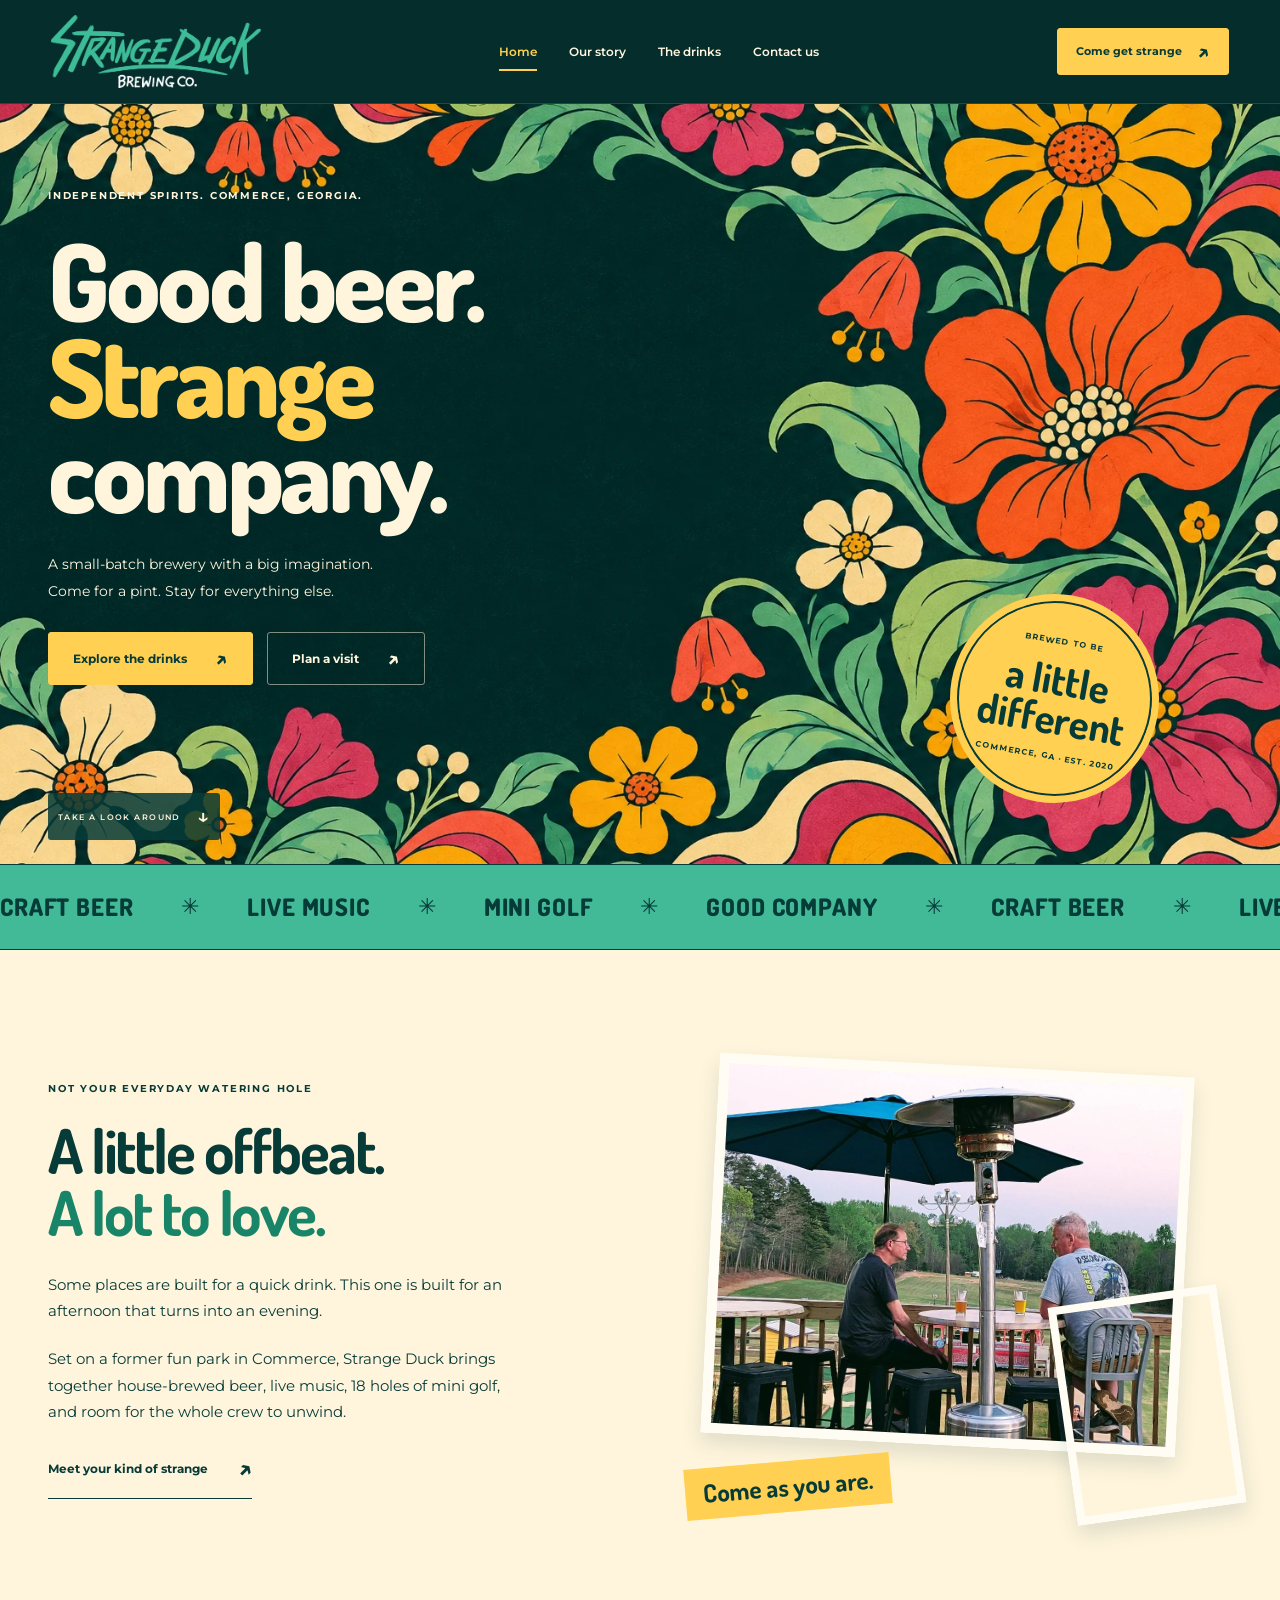
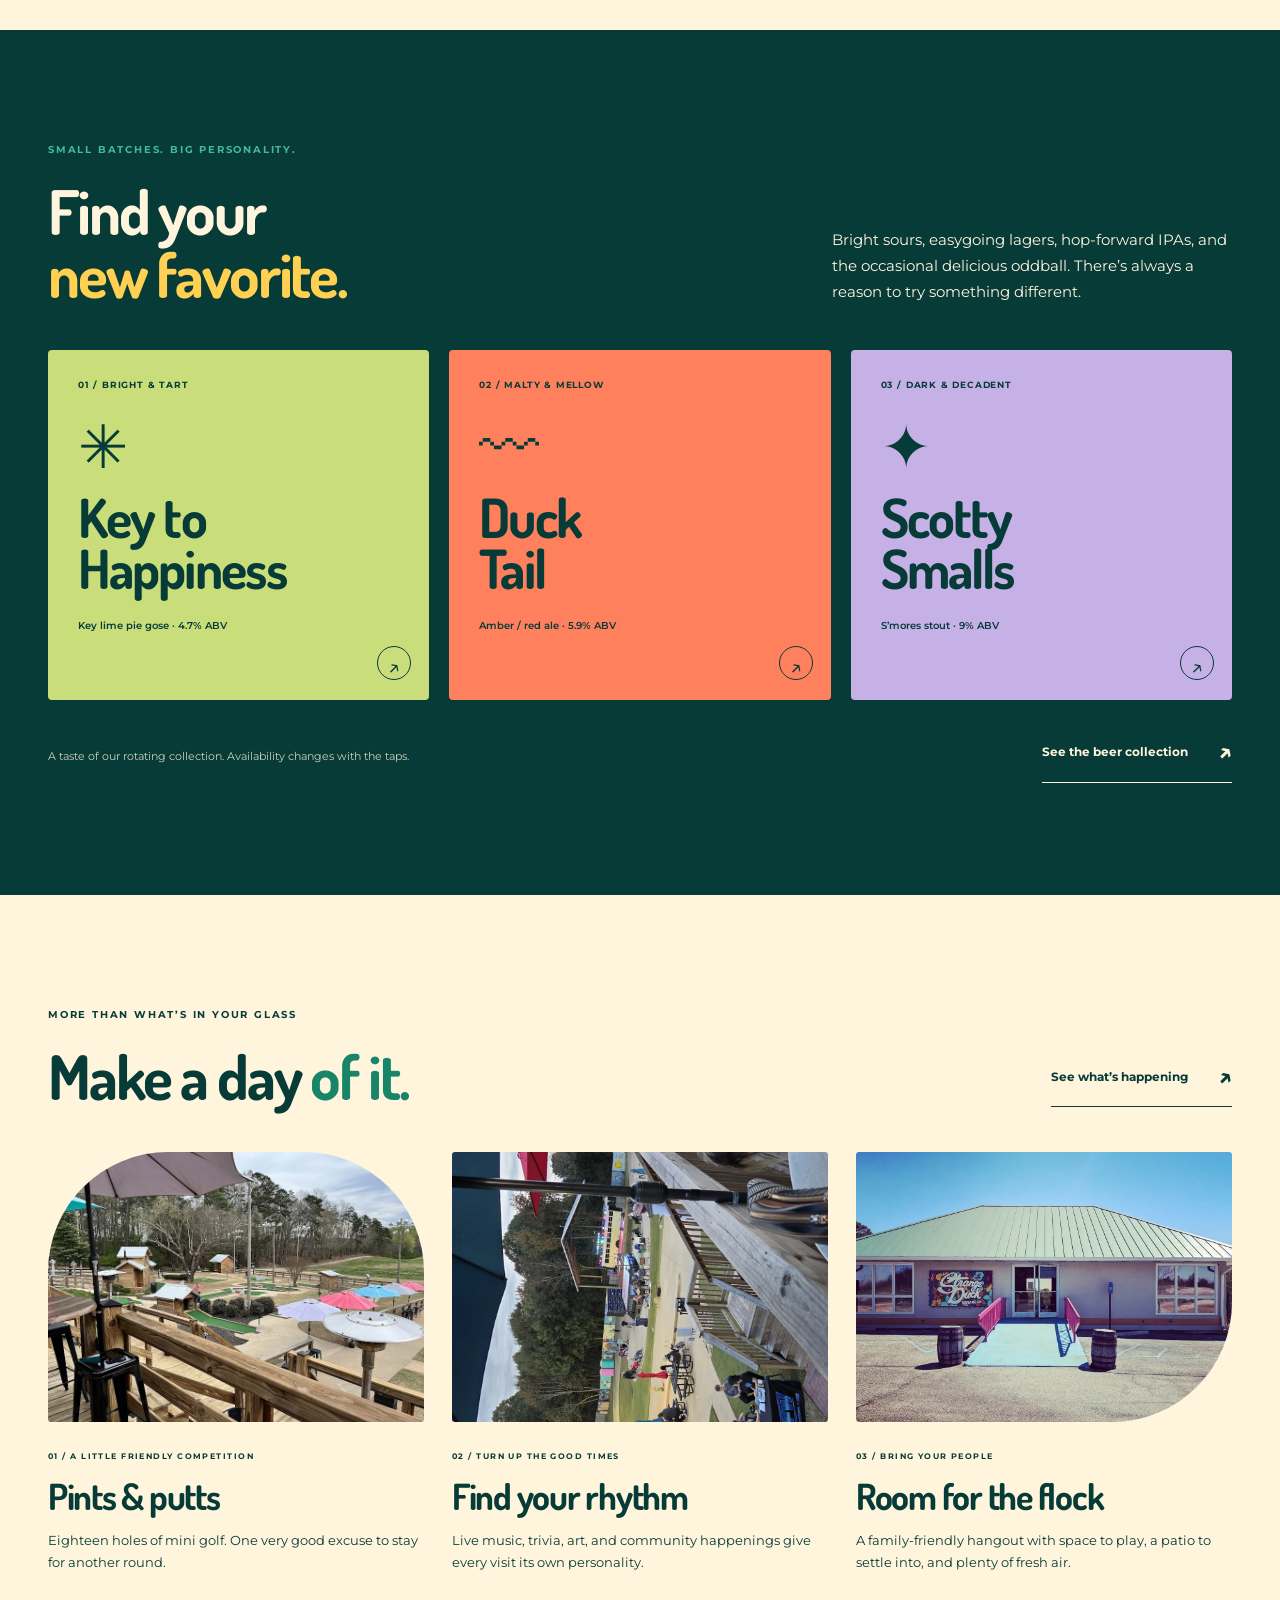
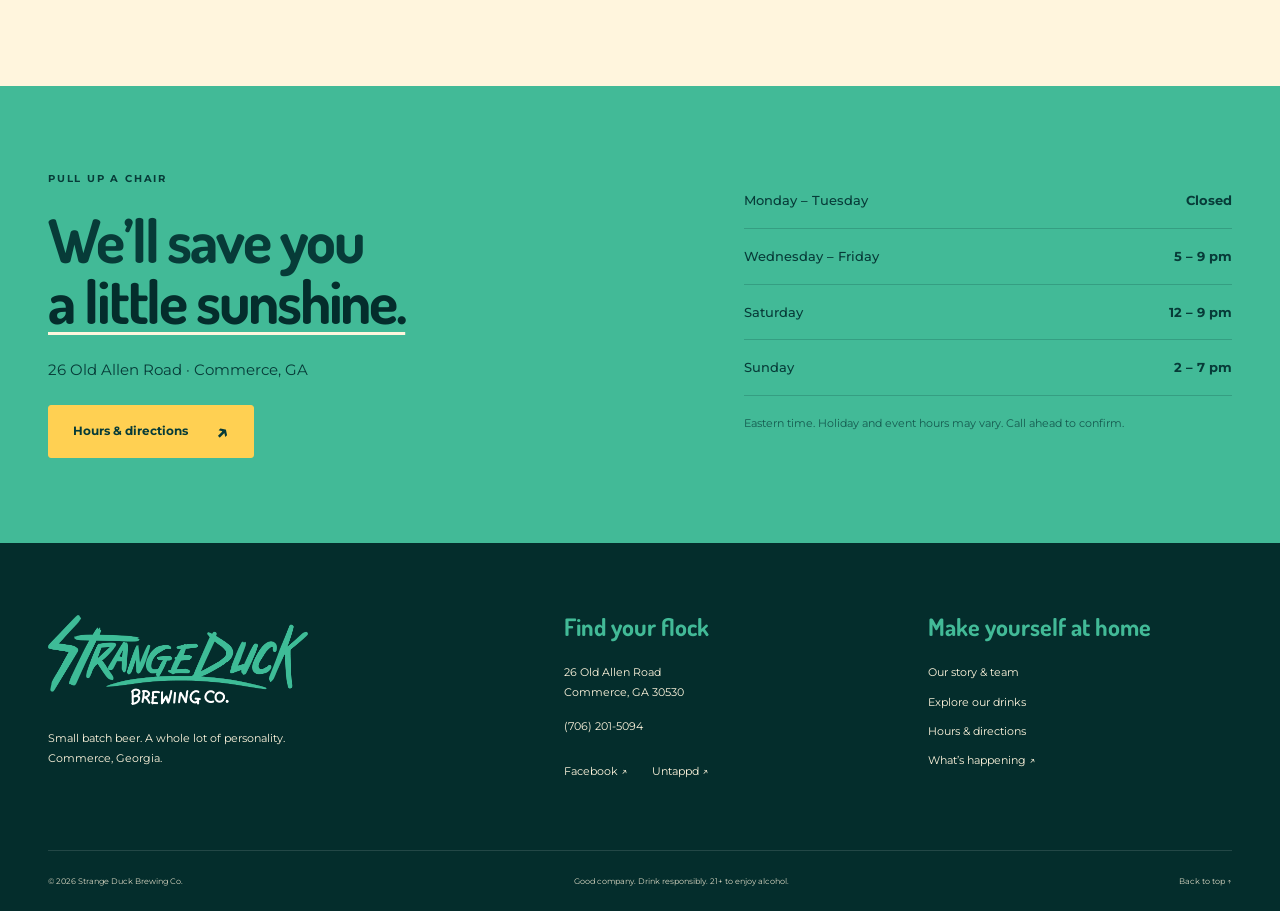
==== index.html @ e4c8c0d9 "Add files via upload" ====
<!doctype html><html lang="en"><head><meta charset="utf-8"><meta name="viewport" content="width=device-width,initial-scale=1"><meta name="theme-color" content="#073b38"><title>Strange Duck Brewing Co. | Craft Beer & Good Company in Commerce, GA</title><meta name="description" content="Discover Strange Duck Brewing in Commerce, Georgia. Small-batch craft beer, live music, mini golf, and a family-friendly place to spend the afternoon."><meta property="og:type" content="website"><meta property="og:title" content="Strange Duck Brewing Co. | Craft Beer & Good Company in Commerce, GA"><meta property="og:description" content="Discover Strange Duck Brewing in Commerce, Georgia. Small-batch craft beer, live music, mini golf, and a family-friendly place to spend the afternoon."><meta property="og:image" content="assets/images/social-cover.jpg"><meta name="twitter:card" content="summary_large_image"><link rel="icon" href="assets/images/favicon.png"><link rel="stylesheet" href="assets/fonts/fonts.css"><link rel="stylesheet" href="assets/styles.css"><script src="assets/site.js" defer></script><script type="application/ld+json">{"@context": "https://schema.org", "@type": "Brewery", "name": "Strange Duck Brewing Co.", "telephone": "+1-706-201-5094", "address": {"@type": "PostalAddress", "streetAddress": "26 Old Allen Road", "addressLocality": "Commerce", "addressRegion": "GA", "postalCode": "30530", "addressCountry": "US"}, "sameAs": ["https://www.facebook.com/StrangeDuckBrewing", "https://untappd.com/StrangeDuckBrewing"], "openingHoursSpecification": [{"@type": "OpeningHoursSpecification", "dayOfWeek": ["Wednesday", "Thursday", "Friday"], "opens": "17:00", "closes": "21:00"}, {"@type": "OpeningHoursSpecification", "dayOfWeek": "Saturday", "opens": "12:00", "closes": "21:00"}, {"@type": "OpeningHoursSpecification", "dayOfWeek": "Sunday", "opens": "14:00", "closes": "19:00"}]}</script><noscript><style>@media(max-width:760px){.site-header{position:relative;height:auto;flex-wrap:wrap;padding-block:16px;gap:12px}.site-header nav{position:static;display:flex;flex-wrap:wrap;padding:0;gap:18px;box-shadow:none}.site-header nav a{font-size:12px}.menu-toggle{display:none}}</style></noscript></head><body id="top" class="page-home"><a class="skip-link" href="#main">Skip to content</a><header class="site-header"><a href="index.html" class="brand" aria-label="Strange Duck Brewing home"><img src="assets/images/logo.png" alt="Strange Duck Brewing Co." width="2374" height="828"></a><button class="menu-toggle" aria-expanded="false" aria-controls="navigation"><span>Menu</span><span class="menu-icon" aria-hidden="true">☰</span></button><nav id="navigation" aria-label="Main navigation"><a href="index.html" aria-current="page">Home</a><a href="about.html">Our story</a><a href="drinks.html">The drinks</a><a href="contact.html">Contact us</a></nav><a class="button button-small header-cta" href="contact.html">Come get strange<span aria-hidden="true">↗</span></a></header><main id="main"><section class="home-hero"><div class="hero-art" aria-hidden="true"></div><div class="hero-inner wrap"><p class="eyebrow">INDEPENDENT SPIRITS. COMMERCE, GEORGIA.</p><h1>Good beer.<br><span>Strange</span><br>company.</h1><p class="hero-copy">A small-batch brewery with a big imagination. <br>Come for a pint. Stay for everything else.</p><div class="button-row"><a class="button" href="drinks.html">Explore the drinks<span aria-hidden="true">↗</span></a><a class="button button-outline" href="contact.html">Plan a visit<span aria-hidden="true">↗</span></a></div></div><div class="hero-seal" aria-label="Beer, mini golf, live music"><span>BREWED TO BE</span><strong>a little<br>different</strong><span>COMMERCE, GA · EST. 2020</span></div><a class="scroll-cue" href="#welcome">TAKE A LOOK AROUND <span aria-hidden="true">↓</span></a></section>
<div class="ticker" aria-label="Craft beer, live music, mini golf, good company"><div><span>CRAFT BEER</span>✳<span>LIVE MUSIC</span>✳<span>MINI GOLF</span>✳<span>GOOD COMPANY</span>✳<span aria-hidden="true">CRAFT BEER</span>✳<span aria-hidden="true">LIVE MUSIC</span>✳</div></div>
<section id="welcome" class="section wrap split welcome"><div data-reveal><p class="eyebrow">NOT YOUR EVERYDAY WATERING HOLE</p><h2>A little offbeat.<br><em>A lot to love.</em></h2><p>Some places are built for a quick drink. This one is built for an afternoon that turns into an evening.</p><p>Set on a former fun park in Commerce, Strange Duck brings together house-brewed beer, live music, 18 holes of mini golf, and room for the whole crew to unwind.</p><a class="text-link" href="about.html">Meet your kind of strange<span aria-hidden="true">↗</span></a></div><div class="photo-stack" data-reveal><img class="photo-main" src="assets/images/patio.webp" alt="Friends gathered on the Strange Duck Brewing patio" loading="lazy" decoding="async" width="1200" height="900"><img class="photo-small" src="assets/images/sign.png" alt="Colorful floral Strange Duck Brewing sign" loading="lazy" decoding="async" width="1200" height="900"><span class="photo-note">Come as you are.</span></div></section>
<section class="section drinks-preview"><div class="wrap"><div class="section-heading" data-reveal><div><p class="eyebrow">SMALL BATCHES. BIG PERSONALITY.</p><h2>Find your<br><em>new favorite.</em></h2></div><p>Bright sours, easygoing lagers, hop-forward IPAs, and the occasional delicious oddball. There’s always a reason to try something different.</p></div><div class="feature-beers" data-reveal><a href="drinks.html#collection" class="feature-beer lime"><span class="beer-number">01 / BRIGHT &amp; TART</span><span class="beer-symbol" aria-hidden="true">✳</span><h3>Key to<br>Happiness</h3><p>Key lime pie gose · 4.7% ABV</p><span class="circle-arrow" aria-hidden="true">↗</span></a><a href="drinks.html#collection" class="feature-beer coral"><span class="beer-number">02 / MALTY &amp; MELLOW</span><span class="beer-symbol" aria-hidden="true">〰</span><h3>Duck<br>Tail</h3><p>Amber / red ale · 5.9% ABV</p><span class="circle-arrow" aria-hidden="true">↗</span></a><a href="drinks.html#collection" class="feature-beer lilac"><span class="beer-number">03 / DARK &amp; DECADENT</span><span class="beer-symbol" aria-hidden="true">✦</span><h3>Scotty<br>Smalls</h3><p>S’mores stout · 9% ABV</p><span class="circle-arrow" aria-hidden="true">↗</span></a></div><div class="section-foot"><p class="small">A taste of our rotating collection. Availability changes with the taps.</p><a class="text-link" href="drinks.html">See the beer collection<span aria-hidden="true">↗</span></a></div></div></section>
<section class="section wrap hangout"><div class="section-heading" data-reveal><div><p class="eyebrow">MORE THAN WHAT’S IN YOUR GLASS</p><h2>Make a day <em>of it.</em></h2></div><a class="text-link" href="https://www.facebook.com/StrangeDuckBrewing/events" target="_blank" rel="noopener noreferrer">See what’s happening <span>↗</span></a></div><div class="hangout-grid"><article data-reveal><img class="" src="assets/images/golf.webp" alt="Mini golf at Strange Duck Brewing" loading="lazy" decoding="async" width="1200" height="900"><span class="eyebrow">01 / A LITTLE FRIENDLY COMPETITION</span><h3>Pints &amp; putts</h3><p>Eighteen holes of mini golf. One very good excuse to stay for another round.</p></article><article data-reveal><img class="" src="assets/images/music.webp" alt="Outdoor gathering space and stage at Strange Duck Brewing" loading="lazy" decoding="async" width="1200" height="900"><span class="eyebrow">02 / TURN UP THE GOOD TIMES</span><h3>Find your rhythm</h3><p>Live music, trivia, art, and community happenings give every visit its own personality.</p></article><article data-reveal><img class="" src="assets/images/venue.webp" alt="The colorful entrance at Strange Duck Brewing" loading="lazy" decoding="async" width="1200" height="900"><span class="eyebrow">03 / BRING YOUR PEOPLE</span><h3>Room for the flock</h3><p>A family-friendly hangout with space to play, a patio to settle into, and plenty of fresh air.</p></article></div></section>
<section class="visit-strip"><div class="wrap"><div data-reveal><p class="eyebrow">PULL UP A CHAIR</p><h2>We’ll save you<br><em>a little sunshine.</em></h2><p>26 Old Allen Road · Commerce, GA</p><a class="button" href="contact.html">Hours & directions<span aria-hidden="true">↗</span></a></div><div data-reveal><dl class="hours"><div><dt>Monday – Tuesday</dt><dd>Closed</dd></div><div><dt>Wednesday – Friday</dt><dd>5 – 9 pm</dd></div><div><dt>Saturday</dt><dd>12 – 9 pm</dd></div><div><dt>Sunday</dt><dd>2 – 7 pm</dd></div></dl><p class="small muted">Eastern time. Holiday and event hours may vary. Call ahead to confirm.</p></div></div></section></main><footer class="site-footer"><div class="footer-top wrap"><div><a href="index.html" class="footer-logo"><img src="assets/images/logo.png" width="2374" height="828" alt="Strange Duck Brewing Co."></a><p>Small batch beer. A whole lot of personality.<br>Commerce, Georgia.</p></div><div><h2>Find your flock</h2><address>26 Old Allen Road<br>Commerce, GA 30530</address><a href="tel:+17062015094">(706) 201-5094</a><div class="socials"><a href="https://www.facebook.com/StrangeDuckBrewing" target="_blank" rel="noopener noreferrer">Facebook ↗</a><a href="https://untappd.com/StrangeDuckBrewing/beer" target="_blank" rel="noopener noreferrer">Untappd ↗</a></div></div><div><h2>Make yourself at home</h2><a href="about.html">Our story &amp; team</a><a href="drinks.html">Explore our drinks</a><a href="contact.html">Hours &amp; directions</a><a href="https://www.facebook.com/StrangeDuckBrewing/events" target="_blank" rel="noopener noreferrer">What’s happening ↗</a></div></div><div class="footer-bottom wrap"><span>© <span data-year>2026</span> Strange Duck Brewing Co.</span><span>Good company. Drink responsibly. 21+ to enjoy alcohol.</span><a href="#top">Back to top ↑</a></div></footer></body></html>
---- assets/fonts/fonts.css ----
@font-face {
  font-family: 'Dosis';
  font-style: normal;
  font-weight: 400;
  font-display: swap;
  src: url(dosis-400.ttf) format('truetype');
}
@font-face {
  font-family: 'Dosis';
  font-style: normal;
  font-weight: 500;
  font-display: swap;
  src: url(dosis-500.ttf) format('truetype');
}
@font-face {
  font-family: 'Dosis';
  font-style: normal;
  font-weight: 600;
  font-display: swap;
  src: url(dosis-600.ttf) format('truetype');
}
@font-face {
  font-family: 'Dosis';
  font-style: normal;
  font-weight: 700;
  font-display: swap;
  src: url(dosis-700.ttf) format('truetype');
}
@font-face {
  font-family: 'Dosis';
  font-style: normal;
  font-weight: 800;
  font-display: swap;
  src: url(dosis-800.ttf) format('truetype');
}
@font-face {
  font-family: 'Montserrat';
  font-style: normal;
  font-weight: 400;
  font-display: swap;
  src: url(montserrat-400.ttf) format('truetype');
}
@font-face {
  font-family: 'Montserrat';
  font-style: normal;
  font-weight: 500;
  font-display: swap;
  src: url(montserrat-500.ttf) format('truetype');
}
@font-face {
  font-family: 'Montserrat';
  font-style: normal;
  font-weight: 600;
  font-display: swap;
  src: url(montserrat-600.ttf) format('truetype');
}
@font-face {
  font-family: 'Montserrat';
  font-style: normal;
  font-weight: 700;
  font-display: swap;
  src: url(montserrat-700.ttf) format('truetype');
}
---- assets/styles.css ----
:root{--ink:#073b38;--deep:#042d2c;--cream:#fff5dd;--mint:#42ba97;--yellow:#ffd052;--coral:#ff805d;--pink:#ef9bbb;--lilac:#c6b1e7;--line:rgba(7,59,56,.22);--body:'Montserrat',sans-serif;--display:'Dosis',sans-serif}*{box-sizing:border-box}html{scroll-behavior:smooth;scroll-padding-top:110px}body{margin:0;background:var(--cream);color:var(--ink);font-family:var(--body);font-size:15px;line-height:1.75}img{display:block;max-width:100%;height:auto}a{color:inherit;text-decoration:none}button,input{font:inherit}button,a,input,summary{-webkit-tap-highlight-color:transparent}button{cursor:pointer}button:disabled{cursor:default}a:focus-visible,button:focus-visible,summary:focus-visible,input:focus-visible{outline:3px solid #db4291;outline-offset:5px}::selection{background:var(--yellow);color:var(--ink)}h1,h2,h3,p{margin-top:0}h1,h2,h3{font-family:var(--display);line-height:1.02;letter-spacing:-.035em}h1{font-size:clamp(64px,7.6vw,118px);font-weight:800;margin-bottom:28px}h2{font-size:clamp(42px,4.8vw,72px);font-weight:700;margin-bottom:28px}h3{font-size:34px;font-weight:700;margin-bottom:18px}p{margin-bottom:22px}em{font-style:normal}address{font-style:normal}.wrap{width:min(1240px,calc(100% - 96px));margin-inline:auto}.section{padding-top:112px;padding-bottom:112px}.eyebrow{font-size:10px;font-weight:700;letter-spacing:.18em;line-height:1.6;margin-bottom:22px;text-transform:uppercase}.small{font-size:11px;line-height:1.8}.muted{opacity:.75}.sr-only{position:absolute;width:1px;height:1px;overflow:hidden;clip:rect(0,0,0,0);white-space:nowrap}.skip-link{position:fixed;top:-70px;left:20px;z-index:200;background:var(--yellow);color:var(--ink);padding:12px 24px}.skip-link:focus{top:10px}.site-header{height:104px;background:var(--deep);color:var(--cream);display:flex;align-items:center;justify-content:space-between;padding-inline:4vw;position:sticky;top:0;z-index:50;border-bottom:1px solid #ffffff1f;transition:height .25s,box-shadow .25s}.site-header.scrolled{height:84px;box-shadow:0 4px 24px #0002}.brand{display:block;width:210px;flex-shrink:0}.brand img{width:100%}.site-header nav{display:flex;gap:32px;align-items:center}.site-header nav a{font-size:12px;font-weight:600;position:relative;padding:12px 0}.site-header nav a:after{content:'';height:2px;position:absolute;bottom:3px;left:0;right:100%;background:var(--yellow);transition:right .25s}.site-header nav a:hover:after,.site-header nav a[aria-current]:after{right:0}.site-header nav a[aria-current]{color:var(--yellow)}.button{min-height:52px;display:inline-flex;align-items:center;justify-content:center;gap:28px;padding:15px 24px;background:var(--yellow);border:1px solid var(--yellow);color:var(--ink);border-radius:3px;font-size:12px;font-weight:700;line-height:1.5;transition:transform .25s,box-shadow .25s,background .25s}.button span{font-size:21px;line-height:1}.button:hover{transform:translateY(-3px);box-shadow:4px 5px 0 var(--mint)}.button-small{min-height:45px;padding:12px 18px;font-size:11px;gap:15px}.button-outline{background:transparent;color:var(--cream);border-color:#fff5dd80}.button-dark{background:var(--ink);color:var(--cream);border-color:var(--ink)}.button-row{display:flex;gap:14px;flex-wrap:wrap;margin-top:28px}.text-link{display:inline-flex;align-items:center;gap:30px;border-bottom:1px solid currentColor;font-weight:700;font-size:12px;line-height:1.8;padding-bottom:8px}.text-link span{font-size:24px;transition:transform .2s}.text-link:hover span{transform:translate(4px,-4px)}.menu-toggle{display:none}.home-hero{position:relative;background:#003a36;color:var(--cream);min-height:760px;overflow:hidden}.hero-art{position:absolute;inset:0;background-image:url('images/floral.webp');background-size:cover;background-position:center 50%;transform:scale(1.02)}.hero-inner{position:relative;padding-top:84px;padding-bottom:100px}.home-hero .eyebrow{color:var(--cream);margin-bottom:28px}.home-hero h1{font-size:clamp(76px,8.4vw,126px);line-height:.89;letter-spacing:-.035em;margin-bottom:32px;max-width:700px}.home-hero h1 span{color:var(--yellow)}.hero-copy{font-size:14px;line-height:1.9;max-width:470px}.hero-seal{position:absolute;right:10%;bottom:68px;display:flex;flex-direction:column;justify-content:center;text-align:center;width:195px;height:195px;background:var(--yellow);color:var(--ink);border:2px solid var(--ink);outline:7px solid var(--yellow);border-radius:50%;transform:rotate(10deg)}.hero-seal span{font-size:8px;letter-spacing:.15em;font-weight:700}.hero-seal strong{font-family:var(--display);font-size:41px;line-height:.95;margin-block:12px}.scroll-cue{position:absolute;bottom:24px;left:calc((100% - min(1240px,100% - 96px))/2);font-size:8px;font-weight:600;letter-spacing:.18em;display:flex;align-items:center;gap:16px}.scroll-cue span{font-size:20px}.ticker{overflow:hidden;background:var(--mint);border-top:1px solid var(--ink);border-bottom:1px solid var(--ink);padding:21px 0}.ticker>div{width:max-content;display:flex;gap:48px;align-items:center;font-size:22px}.ticker span{font-family:var(--display);font-weight:800;font-size:24px;letter-spacing:.035em}.split{display:grid;grid-template-columns:1fr 1fr;gap:90px;align-items:center}.welcome{min-height:680px}.welcome h2 em,.story h2 em,.philosophy em,.faq-section em,.contact-grid h2 em{color:#188468}.welcome p:not(.eyebrow){max-width:480px}.photo-stack{height:450px;position:relative;padding:0 0 35px 25px}.photo-main{height:380px;width:91%;object-fit:cover;transform:rotate(3deg);border:10px solid #fffdf3;box-shadow:0 10px 20px #073b3820}.photo-small{position:absolute;bottom:0;right:0;width:170px;height:220px;object-fit:cover;border:8px solid #fffdf3;transform:rotate(-8deg);box-shadow:0 10px 20px #073b3820}.photo-note{position:absolute;left:0;bottom:4px;background:var(--yellow);padding:9px 18px;font-family:var(--display);font-weight:700;font-size:25px;transform:rotate(-5deg);line-height:1.3}.drinks-preview{background:var(--ink);color:var(--cream);position:relative}.section-heading{display:flex;justify-content:space-between;align-items:flex-end;gap:70px;margin-bottom:45px}.section-heading h2{margin:0}.section-heading>p,.section-heading>div+div{max-width:400px}.section-heading>p{margin:0}.drinks-preview .eyebrow{color:var(--mint)}.drinks-preview em{color:var(--yellow)}.feature-beers{display:grid;grid-template-columns:repeat(3,1fr);gap:20px}.mint{background:var(--mint)}.lime{background:#c9de7a}.coral{background:var(--coral)}.lilac{background:var(--lilac)}.pink{background:var(--pink)}.yellow{background:var(--yellow)}.feature-beer{position:relative;color:var(--ink);padding:27px 30px 25px;min-height:350px;overflow:hidden;transition:transform .3s;border-radius:4px}.feature-beer:hover{transform:translateY(-8px) rotate(-1deg)}.beer-number{display:block;font-size:9px;letter-spacing:.09em;font-weight:700}.beer-symbol{display:block;font-size:60px;line-height:1;margin:24px 0 15px}.feature-beer h3{font-size:54px;line-height:.95;margin-bottom:22px}.feature-beer p{font-size:10px;font-weight:600;max-width:85%;margin:0}.circle-arrow{width:34px;height:34px;border:1px solid var(--ink);border-radius:50%;display:grid;place-items:center;position:absolute;bottom:20px;right:18px;font-size:23px}.section-foot{display:flex;justify-content:space-between;align-items:center;gap:30px;margin-top:30px}.section-foot p{margin:0;max-width:550px;opacity:.8}.hangout h2 em{color:#188468}.hangout-grid{display:grid;grid-template-columns:repeat(3,1fr);gap:28px}.hangout-grid img{height:270px;width:100%;object-fit:cover;border-radius:120px 120px 3px 3px;margin-bottom:28px}.hangout-grid article:nth-child(2) img{border-radius:3px}.hangout-grid article:nth-child(3) img{border-radius:3px 3px 120px 3px}.hangout-grid .eyebrow{font-size:8px;display:block;margin-bottom:15px}.hangout-grid h3{font-size:36px;margin-bottom:14px}.hangout-grid p{font-size:13px;margin:0}.visit-strip{background:var(--mint);padding:85px 0}.visit-strip>.wrap{display:grid;grid-template-columns:1.2fr 1fr;align-items:center;gap:110px}.visit-strip h2{font-size:60px;margin-bottom:25px}.visit-strip h2 em{color:var(--cream)}.hours{margin:0 0 18px;font-size:13px}.hours>div{display:flex;justify-content:space-between;gap:20px;padding:16px 0;border-bottom:1px solid var(--line)}.hours dt{font-weight:500}.hours dd{margin:0;font-weight:700;white-space:nowrap}.site-footer{background:var(--deep);color:var(--cream)}.footer-top{display:grid;grid-template-columns:1.5fr 1fr 1fr;gap:60px;padding-top:72px;padding-bottom:60px}.footer-logo img{width:260px;margin-bottom:24px}.footer-top p,.footer-top address,.footer-top a{font-size:11px}.footer-top address{margin-bottom:10px}.footer-top h2{font-size:24px;letter-spacing:0;margin-bottom:24px;color:var(--mint)}.footer-top>div:nth-child(3)>a{display:block;margin-bottom:10px}.footer-top a:hover{text-decoration:underline}.socials{display:flex;gap:24px;margin-top:24px}.footer-bottom{border-top:1px solid #ffffff25;display:flex;justify-content:space-between;align-items:center;gap:20px;padding-block:23px;font-size:8px;opacity:.85}.page-hero{color:var(--cream);background:var(--ink);padding:92px 0 96px;position:relative;overflow:hidden}.page-hero .wrap{position:relative;z-index:1}.page-hero h1{max-width:900px}.page-hero h1 em{color:var(--yellow)}.page-hero p:last-child{margin-bottom:0}.page-hero .eyebrow{color:var(--mint)}.marble{background-color:#064a4b;background-image:linear-gradient(90deg,#032f31dc,#032f3190),url('images/marble.jpg');background-position:center;background-size:cover}.hero-flower{position:absolute;font-size:430px;line-height:1;right:2vw;top:85px;color:var(--mint);opacity:.4;transform:rotate(20deg)}.story-photo{position:relative;padding-bottom:25px}.story-photo img{height:500px;object-fit:cover;border-radius:4px 180px 4px 4px;width:100%}.story-photo .photo-note{bottom:0;left:24px}.story p{font-size:14px}.team-section{background:#f2e4c6}.team-section h2 em{color:#188468}.team-grid{display:grid;grid-template-columns:1fr 1fr;gap:30px}.team-card{display:grid;grid-template-columns:130px 1fr;gap:25px;background:var(--cream);border:1px solid var(--line);padding:28px;border-radius:4px}.team-graphic{height:160px;border-radius:80px 80px 6px 6px;display:grid;place-items:center;position:relative;overflow:hidden}.team-graphic>span:first-child{font-family:var(--display);font-weight:800;font-size:58px;z-index:1;letter-spacing:-3px}.team-spark{position:absolute;font-size:140px;opacity:.25;right:-25px;bottom:-55px}.team-copy .eyebrow{margin-bottom:10px}.team-copy h3{font-size:36px;margin-bottom:20px}.team-copy p{font-size:12px}.team-copy p:last-child{margin-bottom:0}.philosophy{text-align:center}.philosophy h2{font-size:64px}.values{display:grid;grid-template-columns:repeat(3,1fr);gap:50px;margin-top:70px;text-align:left}.values article{border-top:1px solid var(--ink);padding-top:22px}.values article>span{font-family:var(--display);font-size:40px;color:#188468}.values h3{margin-top:18px}.values p{font-size:13px}.visit-cta{background:var(--yellow);position:relative;overflow:hidden;padding:95px 0}.visit-cta .wrap{position:relative;z-index:1}.visit-cta h2{font-size:clamp(40px,4.5vw,70px)}.visit-cta .button{background:var(--ink);color:var(--cream);border-color:var(--ink)}.giant-asterisk{position:absolute;right:-70px;top:5px;font-size:460px;line-height:1;color:#e37050;opacity:.65}.drinks-hero{padding:75px 0;background:var(--deep)}.drinks-hero>.wrap{display:grid;grid-template-columns:1.2fr 1fr;align-items:center;gap:60px}.drinks-hero h1{font-size:clamp(64px,6.8vw,102px)}.drink-photo{position:relative;padding:10px 0 30px}.drink-photo img{height:470px;width:100%;object-fit:cover;border-radius:220px 220px 10px 10px;border:10px solid var(--mint);transform:rotate(4deg)}.round-label{position:absolute;bottom:15px;left:-35px;border-radius:50%;height:155px;width:155px;display:flex;flex-direction:column;align-items:center;justify-content:center;background:var(--yellow);color:var(--ink);font-size:8px;line-height:1.4;font-weight:700;letter-spacing:.1em;transform:rotate(-12deg)}.round-label strong{font-family:var(--display);font-size:32px;line-height:.95;margin-top:8px;letter-spacing:0}.beer-collection .section-heading em{color:#188468}.beer-collection .section-heading p{font-size:13px}.beer-tools{border-top:1px solid var(--line);border-bottom:1px solid var(--line);padding-block:22px;display:flex;justify-content:space-between;gap:20px;align-items:center}.filters{display:flex;flex-wrap:wrap;gap:6px}.filters button{border:1px solid var(--line);border-radius:30px;background:transparent;color:var(--ink);padding:10px 16px;font-size:11px;font-weight:600;white-space:nowrap;transition:background .2s}.filters button:hover{background:#dae8c2}.filters button[aria-pressed=true]{background:var(--ink);color:var(--cream)}.beer-search{display:flex;align-items:center;border-bottom:1px solid var(--ink);gap:12px;min-width:225px}.beer-search>span{font-size:28px}.beer-search input{min-width:0;width:100%;background:transparent;border:0;padding:8px 0;color:var(--ink);font-size:12px}.beer-search input::placeholder{color:#48635b}#results-count{margin:20px 0}.beer-grid{display:grid;grid-template-columns:repeat(3,1fr);gap:22px}.beer-card{color:var(--ink);border:1px solid #073b3820;padding:26px 28px 22px;border-radius:4px;display:flex;flex-direction:column;min-height:390px;position:relative;transition:transform .25s}.beer-card:hover{transform:translateY(-5px)}.beer-top{display:flex;justify-content:space-between;gap:10px;align-items:start}.beer-top .eyebrow{font-size:9px;margin:0;max-width:80%;letter-spacing:.1em}.beer-index{font-size:11px}.card-symbol{font-size:49px;line-height:1;margin:20px 0 16px}.beer-card h3{font-size:42px;line-height:.98;margin-bottom:18px;max-width:85%}.beer-card p{font-size:11px;line-height:1.8;margin-bottom:24px}.beer-stats{display:flex;justify-content:space-between;margin-top:auto;border-top:1px solid var(--line);padding-top:14px;font-size:9px}.beer-stats strong{font-family:var(--display);font-size:24px;margin-right:4px}.collection-note{max-width:780px;margin-top:28px;margin-bottom:0}.empty-state{padding:80px 20px;text-align:center}.empty-state h3{font-size:44px}.beer-callout{background:var(--mint)}.beer-callout h2{margin:0}.beer-callout h2 em{color:var(--cream)}.beer-callout p{font-size:14px}.contact-hero{background:var(--ink) url('images/floral.webp') center 45%/cover;padding:85px 0}.contact-hero h1{font-size:104px}.contact-hero .hero-flower{display:none}.contact-grid{display:grid;grid-template-columns:1fr 1fr;gap:100px;align-items:start}.large-address{font-size:21px;line-height:1.65;font-family:var(--display);font-weight:600}.contact-social{border-top:1px solid var(--line);padding-top:32px;margin-top:40px}.contact-social .eyebrow{margin-bottom:10px}.phone-link{font-family:var(--display);font-size:32px;font-weight:700;display:block;margin-bottom:15px}.contact-social p:not(.eyebrow){font-size:12px}.hours-card{background:#d8e5b3;border:1px solid var(--line);border-radius:150px 150px 4px 4px;padding:58px 42px 28px}.hours-card>.eyebrow{text-align:center}.hours-card>h2{font-size:46px;text-align:center;margin-bottom:34px}.hours-footer{border-top:1px solid var(--line);padding-top:15px;margin-top:28px;display:flex;align-items:center;gap:15px;font-size:9px;font-weight:700}.hours-footer>span:first-child{font-size:28px}.map-shell{border:1px solid var(--ink);background:#dce4cd}.map-shell iframe{height:410px;width:100%;border:0;display:block}.map-caption{padding:18px 25px;display:flex;justify-content:space-between;gap:20px;font-size:10px}.map-caption strong{letter-spacing:.12em}.map-caption a{text-decoration:underline}.faq-section{display:grid;grid-template-columns:1fr 1.25fr;gap:90px}.faq-list details{border-top:1px solid var(--line);padding:21px 0}.faq-list details:last-child{border-bottom:1px solid var(--line)}.faq-list summary{list-style:none;cursor:pointer;display:flex;justify-content:space-between;gap:20px;font-weight:600;font-size:13px;line-height:1.6}.faq-list summary::-webkit-details-marker{display:none}.faq-list summary>span{font-size:24px;line-height:1}.faq-list details[open] summary>span{transform:rotate(45deg)}.faq-list details p{font-size:12px;margin:16px 35px 0 0}.motion-ready [data-reveal]{opacity:0;transform:translateY(28px);transition:opacity .7s ease,transform .7s cubic-bezier(.16,1,.3,1)}.motion-ready [data-reveal].is-visible{opacity:1;transform:none}.motion-ready .hangout-grid>[data-reveal]:nth-child(2){transition-delay:.1s}.motion-ready .hangout-grid>[data-reveal]:nth-child(3){transition-delay:.2s}[hidden]{display:none!important}
@media(min-width:1600px){.home-hero{min-height:850px}.hero-inner{padding-top:110px}.hero-art{background-position:center 45%}}
@media(max-width:1100px){.wrap{width:calc(100% - 64px)}.site-header{padding-inline:32px}.brand{width:175px}.site-header nav{gap:23px}.header-cta{display:none}.home-hero{min-height:710px}.hero-art{background-position:43% center}.hero-inner{padding-top:78px}.hero-seal{right:7%;width:165px;height:165px}.hero-seal strong{font-size:34px}.scroll-cue{left:32px}.split{gap:45px}.section{padding-top:85px;padding-bottom:85px}.photo-stack{height:410px;padding-left:0}.photo-main{height:340px}.section-heading{gap:40px}.feature-beer{padding:24px;min-height:330px}.feature-beer h3{font-size:48px}.hangout-grid img{height:230px}.visit-strip>.wrap{gap:60px}.team-card{grid-template-columns:1fr;padding:26px}.team-graphic{width:110px;height:125px}.team-grid{gap:20px}.beer-tools{flex-wrap:wrap}.beer-search{max-width:280px}.drinks-hero>.wrap{gap:35px}.drink-photo img{height:400px}.beer-card{padding:22px}.beer-card h3{font-size:36px}.contact-grid{gap:50px}.hours-card{padding:55px 30px 25px}.faq-section{gap:45px}.footer-top{gap:35px}}
@media(max-width:760px){html{scroll-padding-top:86px}.wrap{width:calc(100% - 40px)}.section{padding-top:65px;padding-bottom:65px}.site-header,.site-header.scrolled{height:82px;padding-inline:20px}.brand{width:175px}.menu-toggle{display:flex;gap:12px;align-items:center;background:transparent;border:1px solid #fff5dd70;color:var(--cream);border-radius:3px;font-size:11px;padding:9px 12px}.menu-icon{font-size:20px;line-height:1.2}.site-header nav{position:absolute;left:0;right:0;top:100%;display:none;background:var(--deep);padding:15px 24px 28px;box-shadow:0 12px 20px #0003;align-items:stretch;gap:3px}.site-header nav.is-open{display:flex;flex-direction:column}.site-header nav a{font-size:17px;padding:13px 0}.site-header nav a:after{display:none}.home-hero{min-height:690px}.hero-art{background-size:auto 100%;background-position:48% center}.hero-art:after{content:'';position:absolute;inset:0;background:linear-gradient(90deg,#003a3670,#003a3620 70%)}.hero-inner{padding-top:66px;padding-bottom:105px}.home-hero .eyebrow{font-size:8px;letter-spacing:.13em;margin-bottom:29px;max-width:90%}.home-hero h1{font-size:clamp(76px,14.8vw,110px);line-height:.91;max-width:530px;margin-bottom:26px}.hero-copy{font-size:12px;max-width:310px}.hero-copy br{display:none}.home-hero .button-row{gap:10px;max-width:350px}.home-hero .button{padding:14px 17px;gap:16px;font-size:10px;min-height:49px}.hero-seal{right:25px;bottom:24px;width:106px;height:106px;outline-width:4px;transform:rotate(8deg)}.hero-seal span{font-size:5px;letter-spacing:.04em}.hero-seal strong{font-size:24px;margin-block:7px}.scroll-cue{left:20px;bottom:32px;font-size:7px;gap:10px}.ticker{padding:14px 0}.ticker>div{gap:26px}.ticker span{font-size:20px}.split{grid-template-columns:1fr;gap:40px}.welcome{min-height:auto}.welcome h2{font-size:52px}.welcome p{font-size:13px}.photo-stack{height:390px;margin-top:15px;width:min(100%,480px);margin-inline:auto}.photo-main{height:330px;width:90%;transform:rotate(2deg)}.photo-small{width:142px;height:180px}.photo-note{font-size:23px;bottom:9px}.section-heading{display:block;margin-bottom:32px}.section-heading h2{font-size:51px}.section-heading>p,.section-heading>div+div{margin-top:24px;max-width:100%;font-size:13px}.section-heading>.text-link{margin-top:22px}.feature-beers{grid-template-columns:1fr;gap:16px}.feature-beer{min-height:260px;padding:24px}.beer-symbol{position:absolute;right:30px;top:55px;font-size:90px;opacity:.7}.feature-beer h3{font-size:58px;margin-top:28px;max-width:76%}.feature-beer p{max-width:80%}.section-foot{align-items:flex-start;flex-direction:column;gap:22px}.section-foot p{font-size:10px}.hangout-grid{grid-template-columns:1fr;gap:38px}.hangout-grid img{height:300px}.hangout-grid h3{font-size:38px}.hangout-grid p{max-width:480px}.visit-strip{padding:65px 0}.visit-strip>.wrap{grid-template-columns:1fr;gap:40px}.visit-strip h2{font-size:52px}.hours{font-size:12px}.footer-top{grid-template-columns:1fr 1fr;gap:32px;padding-top:55px;padding-bottom:35px}.footer-top>div:first-child{grid-column:1/-1}.footer-logo img{width:235px}.footer-top h2{font-size:22px;line-height:1.2}.footer-top p,.footer-top address,.footer-top a{font-size:10px}.socials{gap:16px;flex-wrap:wrap}.footer-bottom{flex-direction:column;align-items:flex-start;gap:9px;padding-block:23px;font-size:8px}.page-hero{padding:65px 0}.page-hero h1{font-size:clamp(55px,10.5vw,80px)}.page-hero p:not(.eyebrow){font-size:13px}.page-hero .eyebrow{font-size:9px}.hero-flower{font-size:300px;right:-110px;top:80px;opacity:.18}.story .story-photo{order:2}.story-photo img{height:380px;border-radius:4px 100px 4px 4px}.story p{font-size:13px}.story h2{font-size:51px}.team-grid{grid-template-columns:1fr}.team-card{grid-template-columns:85px 1fr;gap:20px;padding:22px}.team-graphic{width:85px;height:115px}.team-graphic>span:first-child{font-size:43px}.team-copy h3{font-size:33px}.team-copy p{font-size:11px}.philosophy h2{font-size:46px}.values{grid-template-columns:1fr;gap:25px;margin-top:40px}.values h3{margin-top:10px;margin-bottom:12px}.values p{margin:0}.visit-cta{padding:70px 0}.visit-cta h2{max-width:85%;font-size:44px}.visit-cta .eyebrow{max-width:80%;font-size:9px}.giant-asterisk{font-size:320px;right:-140px;top:60px;opacity:.35}.drinks-hero>.wrap{grid-template-columns:1fr;gap:42px}.drinks-hero h1{font-size:clamp(58px,12vw,90px)}.drink-photo{width:min(380px,90%);margin-inline:auto}.drink-photo img{height:370px;border-width:7px}.round-label{left:-14px;height:130px;width:130px}.round-label strong{font-size:30px}.beer-tools{padding-block:20px;gap:16px}.filters{gap:7px}.filters button{font-size:10px;padding:9px 12px}.beer-search{max-width:none;width:100%}.beer-grid{grid-template-columns:1fr 1fr;gap:13px}.beer-card{min-height:365px;padding:18px 15px}.beer-card h3{font-size:33px;max-width:100%}.beer-card p{font-size:10px}.beer-top .eyebrow{font-size:7px;letter-spacing:.06em}.beer-index{font-size:9px}.beer-stats strong{font-size:21px}.beer-stats{font-size:8px}.card-symbol{font-size:40px;margin:17px 0}.contact-hero{background-position:39% center}.contact-hero:before{content:'';position:absolute;inset:0;background:#003a3635}.contact-hero h1{font-size:82px}.contact-grid{grid-template-columns:1fr;gap:45px}.contact-grid h2{font-size:52px}.hours-card{padding:50px 28px 23px;border-radius:125px 125px 4px 4px}.hours-card>h2{font-size:45px}.contact-social{margin-top:32px}.map-shell iframe{height:330px}.map-caption{padding:14px 18px;flex-direction:column;gap:7px;font-size:9px}.faq-section{grid-template-columns:1fr;gap:30px}.faq-section h2{font-size:50px;margin-bottom:0}.faq-list summary{font-size:12px}.faq-list details p{font-size:11px}}
@media(max-width:360px){.home-hero h1{font-size:72px}.home-hero .button{font-size:9px;padding:13px 14px}.beer-grid{grid-template-columns:1fr}.team-card{grid-template-columns:1fr}.contact-grid .button-row{flex-direction:column}.footer-top{grid-template-columns:1fr}.footer-top>div:first-child{grid-column:auto}}
@media(prefers-reduced-motion:reduce){html{scroll-behavior:auto}*,*:before,*:after{animation:none!important;transition:none!important}.motion-ready [data-reveal]{opacity:1;transform:none}.hero-art{transform:none}}
.scroll-cue{background:#073b38d9;border-radius:3px;padding:6px 10px}
.round-label{text-align:center}.round-label strong{font-size:27px;letter-spacing:-.02em}
.visit-strip h2 em,.beer-callout h2 em{color:var(--deep);text-decoration:underline;text-decoration-color:var(--cream);text-underline-offset:8px;text-decoration-thickness:3px}
@media print{.site-header,.site-footer,.button,.button-row,.ticker,.scroll-cue,.hero-seal,.hero-flower,.giant-asterisk{display:none!important}.motion-ready [data-reveal]{opacity:1!important;transform:none!important}.section,.page-hero{padding:25px 0}.wrap{width:100%}.beer-card,article{break-inside:avoid}body{color:#000;background:white}}
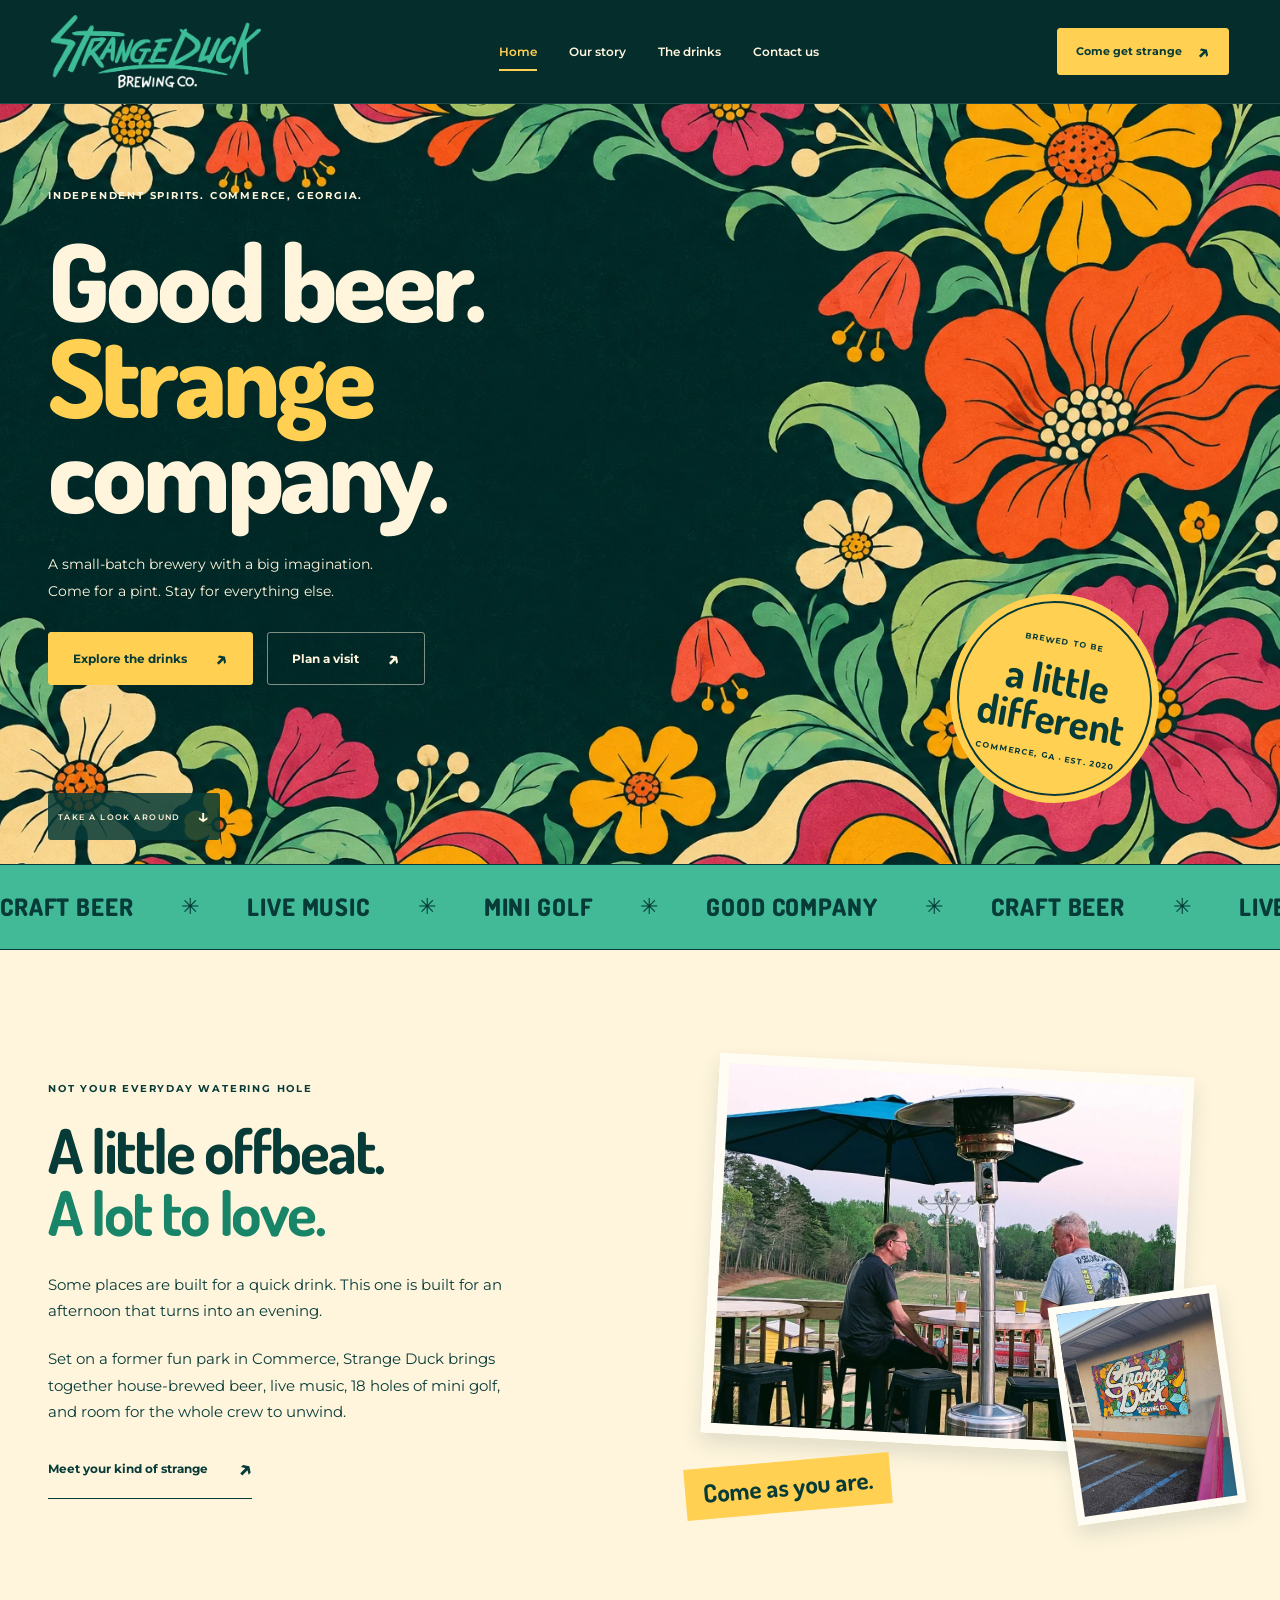
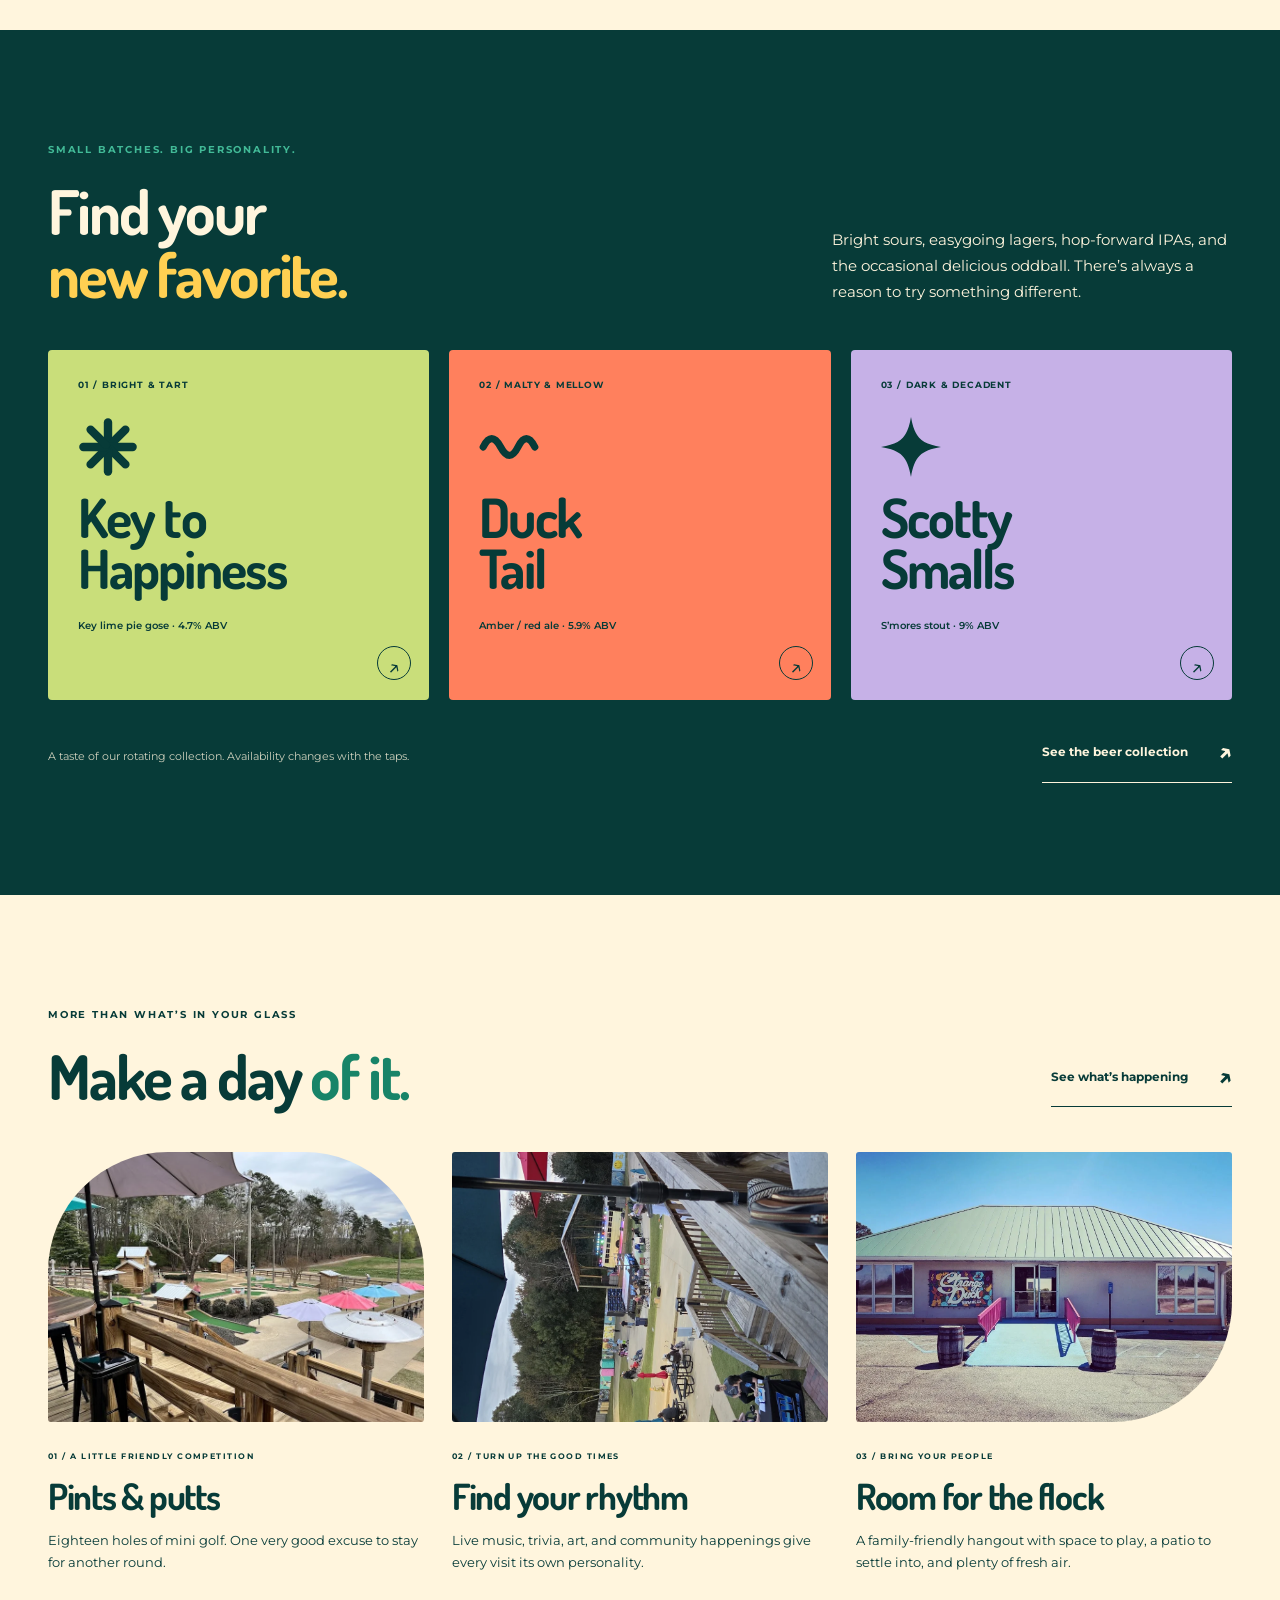
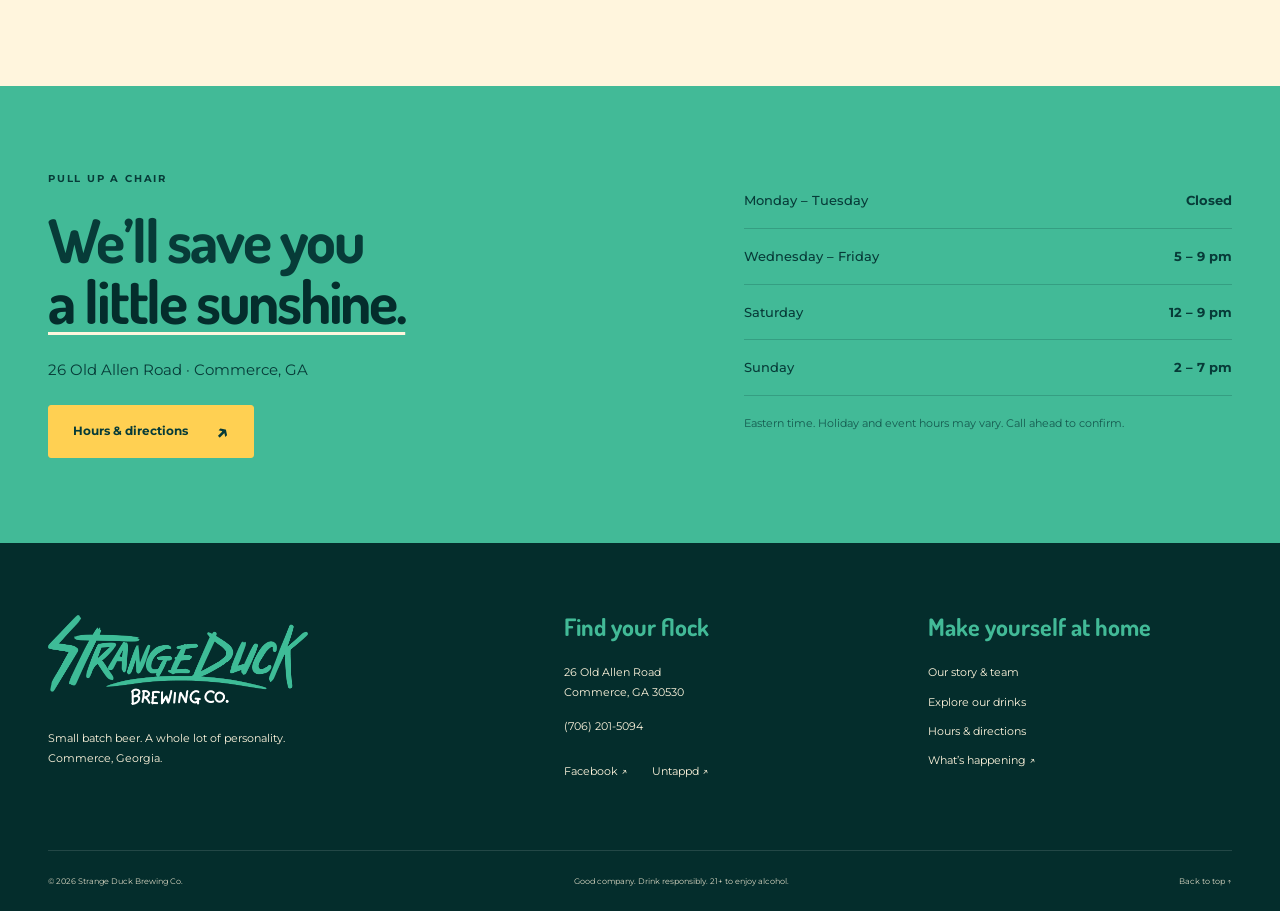
==== commit 9f9e9704: "Add files via upload" ====
--- a/index.html
+++ b/index.html
@@ -1,6 +1,6 @@
 <!doctype html><html lang="en"><head><meta charset="utf-8"><meta name="viewport" content="width=device-width,initial-scale=1"><meta name="theme-color" content="#073b38"><title>Strange Duck Brewing Co. | Craft Beer & Good Company in Commerce, GA</title><meta name="description" content="Discover Strange Duck Brewing in Commerce, Georgia. Small-batch craft beer, live music, mini golf, and a family-friendly place to spend the afternoon."><meta property="og:type" content="website"><meta property="og:title" content="Strange Duck Brewing Co. | Craft Beer & Good Company in Commerce, GA"><meta property="og:description" content="Discover Strange Duck Brewing in Commerce, Georgia. Small-batch craft beer, live music, mini golf, and a family-friendly place to spend the afternoon."><meta property="og:image" content="assets/images/social-cover.jpg"><meta name="twitter:card" content="summary_large_image"><link rel="icon" href="assets/images/favicon.png"><link rel="stylesheet" href="assets/fonts/fonts.css"><link rel="stylesheet" href="assets/styles.css"><script src="assets/site.js" defer></script><script type="application/ld+json">{"@context": "https://schema.org", "@type": "Brewery", "name": "Strange Duck Brewing Co.", "telephone": "+1-706-201-5094", "address": {"@type": "PostalAddress", "streetAddress": "26 Old Allen Road", "addressLocality": "Commerce", "addressRegion": "GA", "postalCode": "30530", "addressCountry": "US"}, "sameAs": ["https://www.facebook.com/StrangeDuckBrewing", "https://untappd.com/StrangeDuckBrewing"], "openingHoursSpecification": [{"@type": "OpeningHoursSpecification", "dayOfWeek": ["Wednesday", "Thursday", "Friday"], "opens": "17:00", "closes": "21:00"}, {"@type": "OpeningHoursSpecification", "dayOfWeek": "Saturday", "opens": "12:00", "closes": "21:00"}, {"@type": "OpeningHoursSpecification", "dayOfWeek": "Sunday", "opens": "14:00", "closes": "19:00"}]}</script><noscript><style>@media(max-width:760px){.site-header{position:relative;height:auto;flex-wrap:wrap;padding-block:16px;gap:12px}.site-header nav{position:static;display:flex;flex-wrap:wrap;padding:0;gap:18px;box-shadow:none}.site-header nav a{font-size:12px}.menu-toggle{display:none}}</style></noscript></head><body id="top" class="page-home"><a class="skip-link" href="#main">Skip to content</a><header class="site-header"><a href="index.html" class="brand" aria-label="Strange Duck Brewing home"><img src="assets/images/logo.png" alt="Strange Duck Brewing Co." width="2374" height="828"></a><button class="menu-toggle" aria-expanded="false" aria-controls="navigation"><span>Menu</span><span class="menu-icon" aria-hidden="true">☰</span></button><nav id="navigation" aria-label="Main navigation"><a href="index.html" aria-current="page">Home</a><a href="about.html">Our story</a><a href="drinks.html">The drinks</a><a href="contact.html">Contact us</a></nav><a class="button button-small header-cta" href="contact.html">Come get strange<span aria-hidden="true">↗</span></a></header><main id="main"><section class="home-hero"><div class="hero-art" aria-hidden="true"></div><div class="hero-inner wrap"><p class="eyebrow">INDEPENDENT SPIRITS. COMMERCE, GEORGIA.</p><h1>Good beer.<br><span>Strange</span><br>company.</h1><p class="hero-copy">A small-batch brewery with a big imagination. <br>Come for a pint. Stay for everything else.</p><div class="button-row"><a class="button" href="drinks.html">Explore the drinks<span aria-hidden="true">↗</span></a><a class="button button-outline" href="contact.html">Plan a visit<span aria-hidden="true">↗</span></a></div></div><div class="hero-seal" aria-label="Beer, mini golf, live music"><span>BREWED TO BE</span><strong>a little<br>different</strong><span>COMMERCE, GA · EST. 2020</span></div><a class="scroll-cue" href="#welcome">TAKE A LOOK AROUND <span aria-hidden="true">↓</span></a></section>
 <div class="ticker" aria-label="Craft beer, live music, mini golf, good company"><div><span>CRAFT BEER</span>✳<span>LIVE MUSIC</span>✳<span>MINI GOLF</span>✳<span>GOOD COMPANY</span>✳<span aria-hidden="true">CRAFT BEER</span>✳<span aria-hidden="true">LIVE MUSIC</span>✳</div></div>
 <section id="welcome" class="section wrap split welcome"><div data-reveal><p class="eyebrow">NOT YOUR EVERYDAY WATERING HOLE</p><h2>A little offbeat.<br><em>A lot to love.</em></h2><p>Some places are built for a quick drink. This one is built for an afternoon that turns into an evening.</p><p>Set on a former fun park in Commerce, Strange Duck brings together house-brewed beer, live music, 18 holes of mini golf, and room for the whole crew to unwind.</p><a class="text-link" href="about.html">Meet your kind of strange<span aria-hidden="true">↗</span></a></div><div class="photo-stack" data-reveal><img class="photo-main" src="assets/images/patio.webp" alt="Friends gathered on the Strange Duck Brewing patio" loading="lazy" decoding="async" width="1200" height="900"><img class="photo-small" src="assets/images/sign.png" alt="Colorful floral Strange Duck Brewing sign" loading="lazy" decoding="async" width="1200" height="900"><span class="photo-note">Come as you are.</span></div></section>
-<section class="section drinks-preview"><div class="wrap"><div class="section-heading" data-reveal><div><p class="eyebrow">SMALL BATCHES. BIG PERSONALITY.</p><h2>Find your<br><em>new favorite.</em></h2></div><p>Bright sours, easygoing lagers, hop-forward IPAs, and the occasional delicious oddball. There’s always a reason to try something different.</p></div><div class="feature-beers" data-reveal><a href="drinks.html#collection" class="feature-beer lime"><span class="beer-number">01 / BRIGHT &amp; TART</span><span class="beer-symbol" aria-hidden="true">✳</span><h3>Key to<br>Happiness</h3><p>Key lime pie gose · 4.7% ABV</p><span class="circle-arrow" aria-hidden="true">↗</span></a><a href="drinks.html#collection" class="feature-beer coral"><span class="beer-number">02 / MALTY &amp; MELLOW</span><span class="beer-symbol" aria-hidden="true">〰</span><h3>Duck<br>Tail</h3><p>Amber / red ale · 5.9% ABV</p><span class="circle-arrow" aria-hidden="true">↗</span></a><a href="drinks.html#collection" class="feature-beer lilac"><span class="beer-number">03 / DARK &amp; DECADENT</span><span class="beer-symbol" aria-hidden="true">✦</span><h3>Scotty<br>Smalls</h3><p>S’mores stout · 9% ABV</p><span class="circle-arrow" aria-hidden="true">↗</span></a></div><div class="section-foot"><p class="small">A taste of our rotating collection. Availability changes with the taps.</p><a class="text-link" href="drinks.html">See the beer collection<span aria-hidden="true">↗</span></a></div></div></section>
+<section class="section drinks-preview"><div class="wrap"><div class="section-heading" data-reveal><div><p class="eyebrow">SMALL BATCHES. BIG PERSONALITY.</p><h2>Find your<br><em>new favorite.</em></h2></div><p>Bright sours, easygoing lagers, hop-forward IPAs, and the occasional delicious oddball. There’s always a reason to try something different.</p></div><div class="feature-beers" data-reveal><a href="drinks.html#collection" class="feature-beer lime"><span class="beer-number">01 / BRIGHT &amp; TART</span><svg class="beer-symbol decorative-symbol" viewBox="0 0 100 100" aria-hidden="true" focusable="false"><g fill="currentColor"><rect x="43" y="2" width="14" height="50" rx="7" transform="rotate(0 50 50)"/><rect x="43" y="2" width="14" height="50" rx="7" transform="rotate(45 50 50)"/><rect x="43" y="2" width="14" height="50" rx="7" transform="rotate(90 50 50)"/><rect x="43" y="2" width="14" height="50" rx="7" transform="rotate(135 50 50)"/><rect x="43" y="2" width="14" height="50" rx="7" transform="rotate(180 50 50)"/><rect x="43" y="2" width="14" height="50" rx="7" transform="rotate(225 50 50)"/><rect x="43" y="2" width="14" height="50" rx="7" transform="rotate(270 50 50)"/><rect x="43" y="2" width="14" height="50" rx="7" transform="rotate(315 50 50)"/></g></svg><h3>Key to<br>Happiness</h3><p>Key lime pie gose · 4.7% ABV</p><span class="circle-arrow" aria-hidden="true">↗</span></a><a href="drinks.html#collection" class="feature-beer coral"><span class="beer-number">02 / MALTY &amp; MELLOW</span><svg class="beer-symbol decorative-symbol" viewBox="0 0 100 100" aria-hidden="true" focusable="false"><path fill="none" stroke="currentColor" stroke-width="12" stroke-linecap="round" d="M7 50Q21 22 36 50T65 50T93 50"/></svg><h3>Duck<br>Tail</h3><p>Amber / red ale · 5.9% ABV</p><span class="circle-arrow" aria-hidden="true">↗</span></a><a href="drinks.html#collection" class="feature-beer lilac"><span class="beer-number">03 / DARK &amp; DECADENT</span><svg class="beer-symbol decorative-symbol" viewBox="0 0 100 100" aria-hidden="true" focusable="false"><path fill="currentColor" d="M50 0C56 34 66 44 100 50 66 56 56 66 50 100 44 66 34 56 0 50 34 44 44 34 50 0Z"/></svg><h3>Scotty<br>Smalls</h3><p>S’mores stout · 9% ABV</p><span class="circle-arrow" aria-hidden="true">↗</span></a></div><div class="section-foot"><p class="small">A taste of our rotating collection. Availability changes with the taps.</p><a class="text-link" href="drinks.html">See the beer collection<span aria-hidden="true">↗</span></a></div></div></section>
 <section class="section wrap hangout"><div class="section-heading" data-reveal><div><p class="eyebrow">MORE THAN WHAT’S IN YOUR GLASS</p><h2>Make a day <em>of it.</em></h2></div><a class="text-link" href="https://www.facebook.com/StrangeDuckBrewing/events" target="_blank" rel="noopener noreferrer">See what’s happening <span>↗</span></a></div><div class="hangout-grid"><article data-reveal><img class="" src="assets/images/golf.webp" alt="Mini golf at Strange Duck Brewing" loading="lazy" decoding="async" width="1200" height="900"><span class="eyebrow">01 / A LITTLE FRIENDLY COMPETITION</span><h3>Pints &amp; putts</h3><p>Eighteen holes of mini golf. One very good excuse to stay for another round.</p></article><article data-reveal><img class="" src="assets/images/music.webp" alt="Outdoor gathering space and stage at Strange Duck Brewing" loading="lazy" decoding="async" width="1200" height="900"><span class="eyebrow">02 / TURN UP THE GOOD TIMES</span><h3>Find your rhythm</h3><p>Live music, trivia, art, and community happenings give every visit its own personality.</p></article><article data-reveal><img class="" src="assets/images/venue.webp" alt="The colorful entrance at Strange Duck Brewing" loading="lazy" decoding="async" width="1200" height="900"><span class="eyebrow">03 / BRING YOUR PEOPLE</span><h3>Room for the flock</h3><p>A family-friendly hangout with space to play, a patio to settle into, and plenty of fresh air.</p></article></div></section>
 <section class="visit-strip"><div class="wrap"><div data-reveal><p class="eyebrow">PULL UP A CHAIR</p><h2>We’ll save you<br><em>a little sunshine.</em></h2><p>26 Old Allen Road · Commerce, GA</p><a class="button" href="contact.html">Hours & directions<span aria-hidden="true">↗</span></a></div><div data-reveal><dl class="hours"><div><dt>Monday – Tuesday</dt><dd>Closed</dd></div><div><dt>Wednesday – Friday</dt><dd>5 – 9 pm</dd></div><div><dt>Saturday</dt><dd>12 – 9 pm</dd></div><div><dt>Sunday</dt><dd>2 – 7 pm</dd></div></dl><p class="small muted">Eastern time. Holiday and event hours may vary. Call ahead to confirm.</p></div></div></section></main><footer class="site-footer"><div class="footer-top wrap"><div><a href="index.html" class="footer-logo"><img src="assets/images/logo.png" width="2374" height="828" alt="Strange Duck Brewing Co."></a><p>Small batch beer. A whole lot of personality.<br>Commerce, Georgia.</p></div><div><h2>Find your flock</h2><address>26 Old Allen Road<br>Commerce, GA 30530</address><a href="tel:+17062015094">(706) 201-5094</a><div class="socials"><a href="https://www.facebook.com/StrangeDuckBrewing" target="_blank" rel="noopener noreferrer">Facebook ↗</a><a href="https://untappd.com/StrangeDuckBrewing/beer" target="_blank" rel="noopener noreferrer">Untappd ↗</a></div></div><div><h2>Make yourself at home</h2><a href="about.html">Our story &amp; team</a><a href="drinks.html">Explore our drinks</a><a href="contact.html">Hours &amp; directions</a><a href="https://www.facebook.com/StrangeDuckBrewing/events" target="_blank" rel="noopener noreferrer">What’s happening ↗</a></div></div><div class="footer-bottom wrap"><span>© <span data-year>2026</span> Strange Duck Brewing Co.</span><span>Good company. Drink responsibly. 21+ to enjoy alcohol.</span><a href="#top">Back to top ↑</a></div></footer></body></html>
--- a/assets/styles.css
+++ b/assets/styles.css
@@ -1,4 +1,14 @@
-:root{--ink:#073b38;--deep:#042d2c;--cream:#fff5dd;--mint:#42ba97;--yellow:#ffd052;--coral:#ff805d;--pink:#ef9bbb;--lilac:#c6b1e7;--line:rgba(7,59,56,.22);--body:'Montserrat',sans-serif;--display:'Dosis',sans-serif}*{box-sizing:border-box}html{scroll-behavior:smooth;scroll-padding-top:110px}body{margin:0;background:var(--cream);color:var(--ink);font-family:var(--body);font-size:15px;line-height:1.75}img{display:block;max-width:100%;height:auto}a{color:inherit;text-decoration:none}button,input{font:inherit}button,a,input,summary{-webkit-tap-highlight-color:transparent}button{cursor:pointer}button:disabled{cursor:default}a:focus-visible,button:focus-visible,summary:focus-visible,input:focus-visible{outline:3px solid #db4291;outline-offset:5px}::selection{background:var(--yellow);color:var(--ink)}h1,h2,h3,p{margin-top:0}h1,h2,h3{font-family:var(--display);line-height:1.02;letter-spacing:-.035em}h1{font-size:clamp(64px,7.6vw,118px);font-weight:800;margin-bottom:28px}h2{font-size:clamp(42px,4.8vw,72px);font-weight:700;margin-bottom:28px}h3{font-size:34px;font-weight:700;margin-bottom:18px}p{margin-bottom:22px}em{font-style:normal}address{font-style:normal}.wrap{width:min(1240px,calc(100% - 96px));margin-inline:auto}.section{padding-top:112px;padding-bottom:112px}.eyebrow{font-size:10px;font-weight:700;letter-spacing:.18em;line-height:1.6;margin-bottom:22px;text-transform:uppercase}.small{font-size:11px;line-height:1.8}.muted{opacity:.75}.sr-only{position:absolute;width:1px;height:1px;overflow:hidden;clip:rect(0,0,0,0);white-space:nowrap}.skip-link{position:fixed;top:-70px;left:20px;z-index:200;background:var(--yellow);color:var(--ink);padding:12px 24px}.skip-link:focus{top:10px}.site-header{height:104px;background:var(--deep);color:var(--cream);display:flex;align-items:center;justify-content:space-between;padding-inline:4vw;position:sticky;top:0;z-index:50;border-bottom:1px solid #ffffff1f;transition:height .25s,box-shadow .25s}.site-header.scrolled{height:84px;box-shadow:0 4px 24px #0002}.brand{display:block;width:210px;flex-shrink:0}.brand img{width:100%}.site-header nav{display:flex;gap:32px;align-items:center}.site-header nav a{font-size:12px;font-weight:600;position:relative;padding:12px 0}.site-header nav a:after{content:'';height:2px;position:absolute;bottom:3px;left:0;right:100%;background:var(--yellow);transition:right .25s}.site-header nav a:hover:after,.site-header nav a[aria-current]:after{right:0}.site-header nav a[aria-current]{color:var(--yellow)}.button{min-height:52px;display:inline-flex;align-items:center;justify-content:center;gap:28px;padding:15px 24px;background:var(--yellow);border:1px solid var(--yellow);color:var(--ink);border-radius:3px;font-size:12px;font-weight:700;line-height:1.5;transition:transform .25s,box-shadow .25s,background .25s}.button span{font-size:21px;line-height:1}.button:hover{transform:translateY(-3px);box-shadow:4px 5px 0 var(--mint)}.button-small{min-height:45px;padding:12px 18px;font-size:11px;gap:15px}.button-outline{background:transparent;color:var(--cream);border-color:#fff5dd80}.button-dark{background:var(--ink);color:var(--cream);border-color:var(--ink)}.button-row{display:flex;gap:14px;flex-wrap:wrap;margin-top:28px}.text-link{display:inline-flex;align-items:center;gap:30px;border-bottom:1px solid currentColor;font-weight:700;font-size:12px;line-height:1.8;padding-bottom:8px}.text-link span{font-size:24px;transition:transform .2s}.text-link:hover span{transform:translate(4px,-4px)}.menu-toggle{display:none}.home-hero{position:relative;background:#003a36;color:var(--cream);min-height:760px;overflow:hidden}.hero-art{position:absolute;inset:0;background-image:url('images/floral.webp');background-size:cover;background-position:center 50%;transform:scale(1.02)}.hero-inner{position:relative;padding-top:84px;padding-bottom:100px}.home-hero .eyebrow{color:var(--cream);margin-bottom:28px}.home-hero h1{font-size:clamp(76px,8.4vw,126px);line-height:.89;letter-spacing:-.035em;margin-bottom:32px;max-width:700px}.home-hero h1 span{color:var(--yellow)}.hero-copy{font-size:14px;line-height:1.9;max-width:470px}.hero-seal{position:absolute;right:10%;bottom:68px;display:flex;flex-direction:column;justify-content:center;text-align:center;width:195px;height:195px;background:var(--yellow);color:var(--ink);border:2px solid var(--ink);outline:7px solid var(--yellow);border-radius:50%;transform:rotate(10deg)}.hero-seal span{font-size:8px;letter-spacing:.15em;font-weight:700}.hero-seal strong{font-family:var(--display);font-size:41px;line-height:.95;margin-block:12px}.scroll-cue{position:absolute;bottom:24px;left:calc((100% - min(1240px,100% - 96px))/2);font-size:8px;font-weight:600;letter-spacing:.18em;display:flex;align-items:center;gap:16px}.scroll-cue span{font-size:20px}.ticker{overflow:hidden;background:var(--mint);border-top:1px solid var(--ink);border-bottom:1px solid var(--ink);padding:21px 0}.ticker>div{width:max-content;display:flex;gap:48px;align-items:center;font-size:22px}.ticker span{font-family:var(--display);font-weight:800;font-size:24px;letter-spacing:.035em}.split{display:grid;grid-template-columns:1fr 1fr;gap:90px;align-items:center}.welcome{min-height:680px}.welcome h2 em,.story h2 em,.philosophy em,.faq-section em,.contact-grid h2 em{color:#188468}.welcome p:not(.eyebrow){max-width:480px}.photo-stack{height:450px;position:relative;padding:0 0 35px 25px}.photo-main{height:380px;width:91%;object-fit:cover;transform:rotate(3deg);border:10px solid #fffdf3;box-shadow:0 10px 20px #073b3820}.photo-small{position:absolute;bottom:0;right:0;width:170px;height:220px;object-fit:cover;border:8px solid #fffdf3;transform:rotate(-8deg);box-shadow:0 10px 20px #073b3820}.photo-note{position:absolute;left:0;bottom:4px;background:var(--yellow);padding:9px 18px;font-family:var(--display);font-weight:700;font-size:25px;transform:rotate(-5deg);line-height:1.3}.drinks-preview{background:var(--ink);color:var(--cream);position:relative}.section-heading{display:flex;justify-content:space-between;align-items:flex-end;gap:70px;margin-bottom:45px}.section-heading h2{margin:0}.section-heading>p,.section-heading>div+div{max-width:400px}.section-heading>p{margin:0}.drinks-preview .eyebrow{color:var(--mint)}.drinks-preview em{color:var(--yellow)}.feature-beers{display:grid;grid-template-columns:repeat(3,1fr);gap:20px}.mint{background:var(--mint)}.lime{background:#c9de7a}.coral{background:var(--coral)}.lilac{background:var(--lilac)}.pink{background:var(--pink)}.yellow{background:var(--yellow)}.feature-beer{position:relative;color:var(--ink);padding:27px 30px 25px;min-height:350px;overflow:hidden;transition:transform .3s;border-radius:4px}.feature-beer:hover{transform:translateY(-8px) rotate(-1deg)}.beer-number{display:block;font-size:9px;letter-spacing:.09em;font-weight:700}.beer-symbol{display:block;font-size:60px;line-height:1;margin:24px 0 15px}.feature-beer h3{font-size:54px;line-height:.95;margin-bottom:22px}.feature-beer p{font-size:10px;font-weight:600;max-width:85%;margin:0}.circle-arrow{width:34px;height:34px;border:1px solid var(--ink);border-radius:50%;display:grid;place-items:center;position:absolute;bottom:20px;right:18px;font-size:23px}.section-foot{display:flex;justify-content:space-between;align-items:center;gap:30px;margin-top:30px}.section-foot p{margin:0;max-width:550px;opacity:.8}.hangout h2 em{color:#188468}.hangout-grid{display:grid;grid-template-columns:repeat(3,1fr);gap:28px}.hangout-grid img{height:270px;width:100%;object-fit:cover;border-radius:120px 120px 3px 3px;margin-bottom:28px}.hangout-grid article:nth-child(2) img{border-radius:3px}.hangout-grid article:nth-child(3) img{border-radius:3px 3px 120px 3px}.hangout-grid .eyebrow{font-size:8px;display:block;margin-bottom:15px}.hangout-grid h3{font-size:36px;margin-bottom:14px}.hangout-grid p{font-size:13px;margin:0}.visit-strip{background:var(--mint);padding:85px 0}.visit-strip>.wrap{display:grid;grid-template-columns:1.2fr 1fr;align-items:center;gap:110px}.visit-strip h2{font-size:60px;margin-bottom:25px}.visit-strip h2 em{color:var(--cream)}.hours{margin:0 0 18px;font-size:13px}.hours>div{display:flex;justify-content:space-between;gap:20px;padding:16px 0;border-bottom:1px solid var(--line)}.hours dt{font-weight:500}.hours dd{margin:0;font-weight:700;white-space:nowrap}.site-footer{background:var(--deep);color:var(--cream)}.footer-top{display:grid;grid-template-columns:1.5fr 1fr 1fr;gap:60px;padding-top:72px;padding-bottom:60px}.footer-logo img{width:260px;margin-bottom:24px}.footer-top p,.footer-top address,.footer-top a{font-size:11px}.footer-top address{margin-bottom:10px}.footer-top h2{font-size:24px;letter-spacing:0;margin-bottom:24px;color:var(--mint)}.footer-top>div:nth-child(3)>a{display:block;margin-bottom:10px}.footer-top a:hover{text-decoration:underline}.socials{display:flex;gap:24px;margin-top:24px}.footer-bottom{border-top:1px solid #ffffff25;display:flex;justify-content:space-between;align-items:center;gap:20px;padding-block:23px;font-size:8px;opacity:.85}.page-hero{color:var(--cream);background:var(--ink);padding:92px 0 96px;position:relative;overflow:hidden}.page-hero .wrap{position:relative;z-index:1}.page-hero h1{max-width:900px}.page-hero h1 em{color:var(--yellow)}.page-hero p:last-child{margin-bottom:0}.page-hero .eyebrow{color:var(--mint)}.marble{background-color:#064a4b;background-image:linear-gradient(90deg,#032f31dc,#032f3190),url('images/marble.jpg');background-position:center;background-size:cover}.hero-flower{position:absolute;font-size:430px;line-height:1;right:2vw;top:85px;color:var(--mint);opacity:.4;transform:rotate(20deg)}.story-photo{position:relative;padding-bottom:25px}.story-photo img{height:500px;object-fit:cover;border-radius:4px 180px 4px 4px;width:100%}.story-photo .photo-note{bottom:0;left:24px}.story p{font-size:14px}.team-section{background:#f2e4c6}.team-section h2 em{color:#188468}.team-grid{display:grid;grid-template-columns:1fr 1fr;gap:30px}.team-card{display:grid;grid-template-columns:130px 1fr;gap:25px;background:var(--cream);border:1px solid var(--line);padding:28px;border-radius:4px}.team-graphic{height:160px;border-radius:80px 80px 6px 6px;display:grid;place-items:center;position:relative;overflow:hidden}.team-graphic>span:first-child{font-family:var(--display);font-weight:800;font-size:58px;z-index:1;letter-spacing:-3px}.team-spark{position:absolute;font-size:140px;opacity:.25;right:-25px;bottom:-55px}.team-copy .eyebrow{margin-bottom:10px}.team-copy h3{font-size:36px;margin-bottom:20px}.team-copy p{font-size:12px}.team-copy p:last-child{margin-bottom:0}.philosophy{text-align:center}.philosophy h2{font-size:64px}.values{display:grid;grid-template-columns:repeat(3,1fr);gap:50px;margin-top:70px;text-align:left}.values article{border-top:1px solid var(--ink);padding-top:22px}.values article>span{font-family:var(--display);font-size:40px;color:#188468}.values h3{margin-top:18px}.values p{font-size:13px}.visit-cta{background:var(--yellow);position:relative;overflow:hidden;padding:95px 0}.visit-cta .wrap{position:relative;z-index:1}.visit-cta h2{font-size:clamp(40px,4.5vw,70px)}.visit-cta .button{background:var(--ink);color:var(--cream);border-color:var(--ink)}.giant-asterisk{position:absolute;right:-70px;top:5px;font-size:460px;line-height:1;color:#e37050;opacity:.65}.drinks-hero{padding:75px 0;background:var(--deep)}.drinks-hero>.wrap{display:grid;grid-template-columns:1.2fr 1fr;align-items:center;gap:60px}.drinks-hero h1{font-size:clamp(64px,6.8vw,102px)}.drink-photo{position:relative;padding:10px 0 30px}.drink-photo img{height:470px;width:100%;object-fit:cover;border-radius:220px 220px 10px 10px;border:10px solid var(--mint);transform:rotate(4deg)}.round-label{position:absolute;bottom:15px;left:-35px;border-radius:50%;height:155px;width:155px;display:flex;flex-direction:column;align-items:center;justify-content:center;background:var(--yellow);color:var(--ink);font-size:8px;line-height:1.4;font-weight:700;letter-spacing:.1em;transform:rotate(-12deg)}.round-label strong{font-family:var(--display);font-size:32px;line-height:.95;margin-top:8px;letter-spacing:0}.beer-collection .section-heading em{color:#188468}.beer-collection .section-heading p{font-size:13px}.beer-tools{border-top:1px solid var(--line);border-bottom:1px solid var(--line);padding-block:22px;display:flex;justify-content:space-between;gap:20px;align-items:center}.filters{display:flex;flex-wrap:wrap;gap:6px}.filters button{border:1px solid var(--line);border-radius:30px;background:transparent;color:var(--ink);padding:10px 16px;font-size:11px;font-weight:600;white-space:nowrap;transition:background .2s}.filters button:hover{background:#dae8c2}.filters button[aria-pressed=true]{background:var(--ink);color:var(--cream)}.beer-search{display:flex;align-items:center;border-bottom:1px solid var(--ink);gap:12px;min-width:225px}.beer-search>span{font-size:28px}.beer-search input{min-width:0;width:100%;background:transparent;border:0;padding:8px 0;color:var(--ink);font-size:12px}.beer-search input::placeholder{color:#48635b}#results-count{margin:20px 0}.beer-grid{display:grid;grid-template-columns:repeat(3,1fr);gap:22px}.beer-card{color:var(--ink);border:1px solid #073b3820;padding:26px 28px 22px;border-radius:4px;display:flex;flex-direction:column;min-height:390px;position:relative;transition:transform .25s}.beer-card:hover{transform:translateY(-5px)}.beer-top{display:flex;justify-content:space-between;gap:10px;align-items:start}.beer-top .eyebrow{font-size:9px;margin:0;max-width:80%;letter-spacing:.1em}.beer-index{font-size:11px}.card-symbol{font-size:49px;line-height:1;margin:20px 0 16px}.beer-card h3{font-size:42px;line-height:.98;margin-bottom:18px;max-width:85%}.beer-card p{font-size:11px;line-height:1.8;margin-bottom:24px}.beer-stats{display:flex;justify-content:space-between;margin-top:auto;border-top:1px solid var(--line);padding-top:14px;font-size:9px}.beer-stats strong{font-family:var(--display);font-size:24px;margin-right:4px}.collection-note{max-width:780px;margin-top:28px;margin-bottom:0}.empty-state{padding:80px 20px;text-align:center}.empty-state h3{font-size:44px}.beer-callout{background:var(--mint)}.beer-callout h2{margin:0}.beer-callout h2 em{color:var(--cream)}.beer-callout p{font-size:14px}.contact-hero{background:var(--ink) url('images/floral.webp') center 45%/cover;padding:85px 0}.contact-hero h1{font-size:104px}.contact-hero .hero-flower{display:none}.contact-grid{display:grid;grid-template-columns:1fr 1fr;gap:100px;align-items:start}.large-address{font-size:21px;line-height:1.65;font-family:var(--display);font-weight:600}.contact-social{border-top:1px solid var(--line);padding-top:32px;margin-top:40px}.contact-social .eyebrow{margin-bottom:10px}.phone-link{font-family:var(--display);font-size:32px;font-weight:700;display:block;margin-bottom:15px}.contact-social p:not(.eyebrow){font-size:12px}.hours-card{background:#d8e5b3;border:1px solid var(--line);border-radius:150px 150px 4px 4px;padding:58px 42px 28px}.hours-card>.eyebrow{text-align:center}.hours-card>h2{font-size:46px;text-align:center;margin-bottom:34px}.hours-footer{border-top:1px solid var(--line);padding-top:15px;margin-top:28px;display:flex;align-items:center;gap:15px;font-size:9px;font-weight:700}.hours-footer>span:first-child{font-size:28px}.map-shell{border:1px solid var(--ink);background:#dce4cd}.map-shell iframe{height:410px;width:100%;border:0;display:block}.map-caption{padding:18px 25px;display:flex;justify-content:space-between;gap:20px;font-size:10px}.map-caption strong{letter-spacing:.12em}.map-caption a{text-decoration:underline}.faq-section{display:grid;grid-template-columns:1fr 1.25fr;gap:90px}.faq-list details{border-top:1px solid var(--line);padding:21px 0}.faq-list details:last-child{border-bottom:1px solid var(--line)}.faq-list summary{list-style:none;cursor:pointer;display:flex;justify-content:space-between;gap:20px;font-weight:600;font-size:13px;line-height:1.6}.faq-list summary::-webkit-details-marker{display:none}.faq-list summary>span{font-size:24px;line-height:1}.faq-list details[open] summary>span{transform:rotate(45deg)}.faq-list details p{font-size:12px;margin:16px 35px 0 0}.motion-ready [data-reveal]{opacity:0;transform:translateY(28px);transition:opacity .7s ease,transform .7s cubic-bezier(.16,1,.3,1)}.motion-ready [data-reveal].is-visible{opacity:1;transform:none}.motion-ready .hangout-grid>[data-reveal]:nth-child(2){transition-delay:.1s}.motion-ready .hangout-grid>[data-reveal]:nth-child(3){transition-delay:.2s}[hidden]{display:none!important}
+:root{--ink:#073b38;--deep:#042d2c;--cream:#fff5dd;--mint:#42ba97;--yellow:#ffd052;--coral:#ff805d;--pink:#ef9bbb;--lilac:#c6b1e7;--line:rgba(7,59,56,.22);--body:'Montserrat',sans-serif;--display:'Dosis',sans-serif}*{box-sizing:border-box}html{scroll-behavior:smooth;scroll-padding-top:110px}body{margin:0;background:var(--cream);color:var(--ink);font-family:var(--body);font-size:15px;line-height:1.75}img{display:block;max-width:100%;height:auto}a{color:inherit;text-decoration:none}button,input{font:inherit}button,a,input,summary{-webkit-tap-highlight-color:transparent}button{cursor:pointer}button:disabled{cursor:default}a:focus-visible,button:focus-visible,summary:focus-visible,input:focus-visible{outline:3px solid #db4291;outline-offset:5px}::selection{background:var(--yellow);color:var(--ink)}h1,h2,h3,p{margin-top:0}h1,h2,h3{font-family:var(--display);line-height:1.02;letter-spacing:-.035em}h1{font-size:clamp(64px,7.6vw,118px);font-weight:800;margin-bottom:28px}h2{font-size:clamp(42px,4.8vw,72px);font-weight:700;margin-bottom:28px}h3{font-size:34px;font-weight:700;margin-bottom:18px}p{margin-bottom:22px}em{font-style:normal}address{font-style:normal}.wrap{width:min(1240px,calc(100% - 96px));margin-inline:auto}.section{padding-top:112px;padding-bottom:112px}.eyebrow{font-size:10px;font-weight:700;letter-spacing:.18em;line-height:1.6;margin-bottom:22px;text-transform:uppercase}.small{font-size:11px;line-height:1.8}.muted{opacity:.75}.sr-only{position:absolute;width:1px;height:1px;overflow:hidden;clip:rect(0,0,0,0);white-space:nowrap}.skip-link{position:fixed;top:-70px;left:20px;z-index:200;background:var(--yellow);color:var(--ink);padding:12px 24px}.skip-link:focus{top:10px}.site-header{height:104px;background:var(--deep);color:var(--cream);display:flex;align-items:center;justify-content:space-between;padding-inline:4vw;position:sticky;top:0;z-index:50;border-bottom:1px solid #ffffff1f;transition:height .25s,box-shadow .25s}.site-header.scrolled{height:84px;box-shadow:0 4px 24px #0002}.brand{display:block;width:210px;flex-shrink:0}.brand img{width:100%}.site-header nav{display:flex;gap:32px;align-items:center}.site-header nav a{font-size:12px;font-weight:600;position:relative;padding:12px 0}.site-header nav a:after{content:'';height:2px;position:absolute;bottom:3px;left:0;right:100%;background:var(--yellow);transition:right .25s}.site-header nav a:hover:after,.site-header nav a[aria-current]:after{right:0}.site-header nav a[aria-current]{color:var(--yellow)}.button{min-height:52px;display:inline-flex;align-items:center;justify-content:center;gap:28px;padding:15px 24px;background:var(--yellow);border:1px solid var(--yellow);color:var(--ink);border-radius:3px;font-size:12px;font-weight:700;line-height:1.5;transition:transform .25s,box-shadow .25s,background .25s}.button span{font-size:21px;line-height:1}.button:hover{transform:translateY(-3px);box-shadow:4px 5px 0 var(--mint)}.button-small{min-height:45px;padding:12px 18px;font-size:11px;gap:15px}.button-outline{background:transparent;color:var(--cream);border-color:#fff5dd80}.button-dark{background:var(--ink);color:var(--cream);border-color:var(--ink)}.button-row{display:flex;gap:14px;flex-wrap:wrap;margin-top:28px}.text-link{display:inline-flex;align-items:center;gap:30px;border-bottom:1px solid currentColor;font-weight:700;font-size:12px;line-height:1.8;padding-bottom:8px}.text-link span{font-size:24px;transition:transform .2s}.text-link:hover span{transform:translate(4px,-4px)}.menu-toggle{display:none}.home-hero{position:relative;background:#003a36;color:var(--cream);min-height:760px;overflow:hidden}.hero-art{position:absolute;inset:0;background-image:url('images/floral.webp');background-size:cover;background-position:center 50%;transform:scale(1.02)}.hero-inner{position:relative;padding-top:84px;padding-bottom:100px}.home-hero .eyebrow{color:var(--cream);margin-bottom:28px}.home-hero h1{font-size:clamp(76px,8.4vw,126px);line-height:.89;letter-spacing:-.035em;margin-bottom:32px;max-width:700px}.home-hero h1 span{color:var(--yellow)}.hero-copy{font-size:14px;line-height:1.9;max-width:470px}.hero-seal{position:absolute;right:10%;bottom:68px;display:flex;flex-direction:column;justify-content:center;text-align:center;width:195px;height:195px;background:var(--yellow);color:var(--ink);border:2px solid var(--ink);outline:7px solid var(--yellow);border-radius:50%;transform:rotate(10deg)}.hero-seal span{font-size:8px;letter-spacing:.15em;font-weight:700}.hero-seal strong{font-family:var(--display);font-size:41px;line-height:.95;margin-block:12px}.scroll-cue{position:absolute;bottom:24px;left:calc((100% - min(1240px,100% - 96px))/2);font-size:8px;font-weight:600;letter-spacing:.18em;display:flex;align-items:center;gap:16px}.scroll-cue span{font-size:20px}.ticker{overflow:hidden;background:var(--mint);border-top:1px solid var(--ink);border-bottom:1px solid var(--ink);padding:21px 0}.ticker>div{width:max-content;display:flex;gap:48px;align-items:center;font-size:22px}.ticker span{font-family:var(--display);font-weight:800;font-size:24px;letter-spacing:.035em}.split{display:grid;grid-template-columns:1fr 1fr;gap:90px;align-items:center}.welcome{min-height:680px}.welcome h2 em,.story h2 em,.philosophy em,.faq-section em,.contact-grid h2 em{color:#188468}.welcome p:not(.eyebrow){max-width:480px}.photo-stack{height:450px;position:relative;padding:0 0 35px 25px}.photo-main{height:380px;width:91%;object-fit:cover;transform:rotate(3deg);border:10px solid #fffdf3;box-shadow:0 10px 20px #073b3820}.photo-small{position:absolute;bottom:0;right:0;width:170px;height:220px;object-fit:cover;border:8px solid #fffdf3;transform:rotate(-8deg);box-shadow:0 10px 20px #073b3820}.photo-note{position:absolute;left:0;bottom:4px;background:var(--yellow);padding:9px 18px;font-family:var(--display);font-weight:700;font-size:25px;transform:rotate(-5deg);line-height:1.3}.drinks-preview{background:var(--ink);color:var(--cream);position:relative}.section-heading{display:flex;justify-content:space-between;align-items:flex-end;gap:70px;margin-bottom:45px}.section-heading h2{margin:0}.section-heading>p,.section-heading>div+div{max-width:400px}.section-heading>p{margin:0}.drinks-preview .eyebrow{color:var(--mint)}.drinks-preview em{color:var(--yellow)}.feature-beers{display:grid;grid-template-columns:repeat(3,1fr);gap:20px}.mint{background:var(--mint)}.lime{background:#c9de7a}.coral{background:var(--coral)}.lilac{background:var(--lilac)}.pink{background:var(--pink)}.yellow{background:var(--yellow)}.feature-beer{position:relative;color:var(--ink);padding:27px 30px 25px;min-height:350px;overflow:hidden;transition:transform .3s;border-radius:4px}.feature-beer:hover{transform:translateY(-8px) rotate(-1deg)}.beer-number{display:block;font-size:9px;letter-spacing:.09em;font-weight:700}.beer-symbol{display:block;font-size:60px;line-height:1;margin:24px 0 15px}.feature-beer h3{font-size:54px;line-height:.95;margin-bottom:22px}.feature-beer p{font-size:10px;font-weight:600;max-width:85%;margin:0}.circle-arrow{width:34px;height:34px;border:1px solid var(--ink);border-radius:50%;display:grid;place-items:center;position:absolute;bottom:20px;right:18px;font-size:23px}.section-foot{display:flex;justify-content:space-between;align-items:center;gap:30px;margin-top:30px}.section-foot p{margin:0;max-width:550px;opacity:.8}.hangout h2 em{color:#188468}.hangout-grid{display:grid;grid-template-columns:repeat(3,1fr);gap:28px}.hangout-grid img{height:270px;width:100%;object-fit:cover;border-radius:120px 120px 3px 3px;margin-bottom:28px}.hangout-grid article:nth-child(2) img{border-radius:3px}.hangout-grid article:nth-child(3) img{border-radius:3px 3px 120px 3px}.hangout-grid .eyebrow{font-size:8px;display:block;margin-bottom:15px}.hangout-grid h3{font-size:36px;margin-bottom:14px}.hangout-grid p{font-size:13px;margin:0}.visit-strip{background:var(--mint);padding:85px 0}.visit-strip>.wrap{display:grid;grid-template-columns:1.2fr 1fr;align-items:center;gap:110px}.visit-strip h2{font-size:60px;margin-bottom:25px}.visit-strip h2 em{color:var(--cream)}.hours{margin:0 0 18px;font-size:13px}.hours>div{display:flex;justify-content:space-between;gap:20px;padding:16px 0;border-bottom:1px solid var(--line)}.hours dt{font-weight:500}.hours dd{margin:0;font-weight:700;white-space:nowrap}.site-footer{background:var(--deep);color:var(--cream)}.footer-top{display:grid;grid-template-columns:1.5fr 1fr 1fr;gap:60px;padding-top:72px;padding-bottom:60px}.footer-logo img{width:260px;margin-bottom:24px}.footer-top p,.footer-top address,.footer-top a{font-size:11px}.footer-top address{margin-bottom:10px}.footer-top h2{font-size:24px;letter-spacing:0;margin-bottom:24px;color:var(--mint)}.footer-top>div:nth-child(3)>a{display:block;margin-bottom:10px}.footer-top a:hover{text-decoration:underline}.socials{display:flex;gap:24px;margin-top:24px}.footer-bottom{border-top:1px solid #ffffff25;display:flex;justify-content:space-between;align-items:center;gap:20px;padding-block:23px;font-size:8px;opacity:.85}.page-hero{color:var(--cream);background:var(--ink);padding:92px 0 96px;position:relative;overflow:hidden}.page-hero .wrap{position:relative;z-index:1}.page-hero h1{max-width:900px}.page-hero h1 em{color:var(--yellow)}.page-hero p:last-child{margin-bottom:0}.page-hero .eyebrow{color:var(--mint)}.marble{background-color:#064a4b;background-image:linear-gradient(90deg,#032f31dc,#032f3190),url('images/marble.jpg');background-position:center;background-size:cover}.hero-flower{position:absolute;font-size:430px;line-height:1;right:2vw;top:85px;color:var(--mint);opacity:.4;transform:rotate(20deg)}.story-photo{position:relative;padding-bottom:25px}.story-photo img{height:500px;object-fit:cover;border-radius:4px 180px 4px 4px;width:100%}.story-photo .photo-note{bottom:0;left:24px}.story p{font-size:14px}.team-section{background:#f2e4c6}.team-section h2 em{color:#188468}.team-grid{display:grid;grid-template-columns:1fr 1fr;gap:30px}.team-card{display:grid;grid-template-columns:130px 1fr;gap:25px;background:var(--cream);border:1px solid var(--line);padding:28px;border-radius:4px}.team-graphic{height:160px;border-radius:80px 80px 6px 6px;display:grid;place-items:center;position:relative;overflow:hidden}.team-graphic>span:first-child{font-family:var(--display);font-weight:800;font-size:58px;z-index:1;letter-spacing:-3px}.team-spark{position:absolute;font-size:140px;opacity:.25;right:-25px;bottom:-55px}.team-copy .eyebrow{margin-bottom:10px}.team-copy h3{font-size:36px;margin-bottom:20px}.team-copy p{font-size:12px}.team-copy p:last-child{margin-bottom:0}.philosophy{text-align:center}.philosophy h2{font-size:64px}.values{display:grid;grid-template-columns:repeat(3,1fr);gap:50px;margin-top:70px;text-align:left}.values article{border-top:1px solid var(--ink);padding-top:22px}.values article>span{font-family:var(--display);font-size:40px;color:#188468}.values h3{margin-top:18px}.values p{font-size:13px}.visit-cta{background:var(--yellow);position:relative;overflow:hidden;padding:95px 0}.visit-cta .wrap{position:relative;z-index:1}.visit-cta h2{font-size:clamp(40px,4.5vw,70px)}.visit-cta .button{background:var(--ink);color:var(--cream);border-color:var(--ink)}.giant-asterisk{position:absolute;right:-70px;top:5px;font-size:460px;line-height:1;color:#e37050;opacity:.65}.drinks-hero{padding:75px 0;background:var(--deep)}.drinks-hero>.wrap{display:grid;grid-template-columns:1.2fr 1fr;align-items:center;gap:60px}.drinks-hero h1{font-size:clamp(64px,6.8vw,102px)}.drink-photo{position:relative;padding:10px 0 30px}.drink-photo img{height:470px;width:100%;object-fit:cover;border-radius:220px 220px 10px 10px;border:10px solid var(--mint);transform:rotate(4deg)}.round-label{position:absolute;bottom:15px;left:-35px;border-radius:50%;height:155px;width:155px;display:flex;flex-direction:column;align-items:center;justify-content:center;background:var(--yellow);color:var(--ink);font-size:8px;line-height:1.4;font-weight:700;letter-spacing:.1em;transform:rotate(-12deg)}.round-label strong{font-family:var(--display);font-size:32px;line-height:.95;margin-top:8px;letter-spacing:0}.beer-collection .section-heading em{color:#188468}.beer-collection .section-heading p{font-size:13px}.beer-tools{border-top:1px solid var(--line);border-bottom:1px solid var(--line);padding-block:22px;display:flex;justify-content:space-between;gap:20px;align-items:center}.filters{display:flex;flex-wrap:wrap;gap:6px}.filters button{border:1px solid var(--line);border-radius:30px;background:transparent;color:var(--ink);padding:10px 16px;font-size:11px;font-weight:600;white-space:nowrap;transition:background .2s}.filters button:hover{background:#dae8c2}.filters button[aria-pressed=true]{background:var(--ink);color:var(--cream)}.beer-search{display:flex;align-items:center;border-bottom:1px solid var(--ink);gap:12px;min-width:225px}.beer-search>span{font-size:28px}.beer-search input{min-width:0;width:100%;background:transparent;border:0;padding:8px 0;color:var(--ink);font-size:12px}.beer-search input::placeholder{color:#48635b}#results-count{margin:20px 0}.beer-grid{display:grid;grid-template-columns:repeat(3,1fr);gap:22px}.beer-card{color:var(--ink);border:1px solid #073b3820;padding:26px 28px 22px;border-radius:4px;display:flex;flex-direction:column;min-height:390px;position:relative;transition:transform .25s}.beer-card:hover{transform:translateY(-5px)}.beer-top{display:flex;justify-content:space-between;gap:10px;align-items:start}.beer-top .eyebrow{font-size:9px;margin:0;max-width:80%;letter-spacing:.1em}.beer-index{font-size:11px}.card-symbol{font-size:49px;line-height:1;margin:20px 0 16px}.beer-card h3{font-size:42px;line-height:.98;margin-bottom:18px;max-width:85%}.beer-card p{font-size:11px;line-height:1.8;margin-bottom:24px}.beer-stats{display:flex;justify-content:space-between;margin-top:auto;border-top:1px solid var(--line);padding-top:14px;font-size:9px}.beer-stats strong{font-family:var(--display);font-size:24px;margin-right:4px}.collection-note{max-width:780px;margin-top:28px;margin-bottom:0}.empty-state{padding:80px 20px;text-align:center}.empty-state h3{font-size:44px}.beer-callout{background:var(--mint)}.beer-callout h2{margin:0}.beer-callout h2 em{color:var(--cream)}.beer-callout p{font-size:14px}.contact-hero{background:var(--ink) url('images/floral.webp') center 45%/cover;padding:85px 0}.contact-hero h1{font-size:104px}.contact-hero .hero-flower{display:none}.contact-grid{display:grid;grid-template-columns:1fr 1fr;gap:100px;align-items:start}.large-address{font-size:21px;line-height:1.65;font-family:var(--display);font-weight:600}.contact-social{border-top:1px solid var(--line);padding-top:32px;margin-top:40px}.contact-social .eyebrow{margin-bottom:10px}.phone-link{font-family:var(--display);font-size:32px;font-weight:700;display:block;margin-bottom:15px}.contact-social p:not(.eyebrow){font-size:12px}.hours-card{background:#d8e5b3;border:1px solid var(--line);border-radius:150px 150px 4px 4px;padding:58px 42px 28px}.hours-card>.eyebrow{text-align:center}.hours-card>h2{font-size:46px;text-align:center;margin-bottom:34px}.hours-footer{border-top:1px solid var(--line);padding-top:15px;margin-top:28px;display:flex;align-items:center;gap:15px;font-size:9px;font-weight:700}.hours-footer>span:first-child{font-size:28px}.map-shell{border:1px solid var(--ink);background:#dce4cd}.map-shell iframe{height:410px;width:100%;border:0;display:block}.map-caption{padding:18px 25px;display:flex;justify-content:space-between;gap:20px;font-size:10px}.map-caption strong{letter-spacing:.12em}.map-caption a{text-decoration:underline}.faq-section{display:grid;grid-template-columns:1fr 1.25fr;gap:90px}.faq-list details{border-top:1px solid var(--line);padding:21px 0}.faq-list details:last-child{border-bottom:1px solid var(--line)}.faq-list summary{list-style:none;cursor:pointer;display:flex;justify-content:space-between;gap:20px;font-weight:600;font-size:13px;line-height:1.6}.faq-list summary::-webkit-details-marker{display:none}.faq-list summary>span{font-size:24px;line-height:1}.faq-list details[open] summary>span{transform:rotate(45deg)}.faq-list details p{font-size:12px;margin:16px 35px 0 0}/* Content remains visible when observation is delayed or unavailable. */
+.motion-ready [data-reveal] {
+  opacity: 1;
+  transform: none;
+}
+@keyframes reveal-content {
+  from { opacity: 0; transform: translateY(28px); }
+  to { opacity: 1; transform: translateY(0); }
+}.motion-ready [data-reveal].is-visible {
+  animation: reveal-content .7s cubic-bezier(.16,1,.3,1) backwards;
+}.motion-ready .hangout-grid>[data-reveal]:nth-child(2){animation-delay:.1s}.motion-ready .hangout-grid>[data-reveal]:nth-child(3){animation-delay:.2s}[hidden]{display:none!important}
 @media(min-width:1600px){.home-hero{min-height:850px}.hero-inner{padding-top:110px}.hero-art{background-position:center 45%}}
 @media(max-width:1100px){.wrap{width:calc(100% - 64px)}.site-header{padding-inline:32px}.brand{width:175px}.site-header nav{gap:23px}.header-cta{display:none}.home-hero{min-height:710px}.hero-art{background-position:43% center}.hero-inner{padding-top:78px}.hero-seal{right:7%;width:165px;height:165px}.hero-seal strong{font-size:34px}.scroll-cue{left:32px}.split{gap:45px}.section{padding-top:85px;padding-bottom:85px}.photo-stack{height:410px;padding-left:0}.photo-main{height:340px}.section-heading{gap:40px}.feature-beer{padding:24px;min-height:330px}.feature-beer h3{font-size:48px}.hangout-grid img{height:230px}.visit-strip>.wrap{gap:60px}.team-card{grid-template-columns:1fr;padding:26px}.team-graphic{width:110px;height:125px}.team-grid{gap:20px}.beer-tools{flex-wrap:wrap}.beer-search{max-width:280px}.drinks-hero>.wrap{gap:35px}.drink-photo img{height:400px}.beer-card{padding:22px}.beer-card h3{font-size:36px}.contact-grid{gap:50px}.hours-card{padding:55px 30px 25px}.faq-section{gap:45px}.footer-top{gap:35px}}
 @media(max-width:760px){html{scroll-padding-top:86px}.wrap{width:calc(100% - 40px)}.section{padding-top:65px;padding-bottom:65px}.site-header,.site-header.scrolled{height:82px;padding-inline:20px}.brand{width:175px}.menu-toggle{display:flex;gap:12px;align-items:center;background:transparent;border:1px solid #fff5dd70;color:var(--cream);border-radius:3px;font-size:11px;padding:9px 12px}.menu-icon{font-size:20px;line-height:1.2}.site-header nav{position:absolute;left:0;right:0;top:100%;display:none;background:var(--deep);padding:15px 24px 28px;box-shadow:0 12px 20px #0003;align-items:stretch;gap:3px}.site-header nav.is-open{display:flex;flex-direction:column}.site-header nav a{font-size:17px;padding:13px 0}.site-header nav a:after{display:none}.home-hero{min-height:690px}.hero-art{background-size:auto 100%;background-position:48% center}.hero-art:after{content:'';position:absolute;inset:0;background:linear-gradient(90deg,#003a3670,#003a3620 70%)}.hero-inner{padding-top:66px;padding-bottom:105px}.home-hero .eyebrow{font-size:8px;letter-spacing:.13em;margin-bottom:29px;max-width:90%}.home-hero h1{font-size:clamp(76px,14.8vw,110px);line-height:.91;max-width:530px;margin-bottom:26px}.hero-copy{font-size:12px;max-width:310px}.hero-copy br{display:none}.home-hero .button-row{gap:10px;max-width:350px}.home-hero .button{padding:14px 17px;gap:16px;font-size:10px;min-height:49px}.hero-seal{right:25px;bottom:24px;width:106px;height:106px;outline-width:4px;transform:rotate(8deg)}.hero-seal span{font-size:5px;letter-spacing:.04em}.hero-seal strong{font-size:24px;margin-block:7px}.scroll-cue{left:20px;bottom:32px;font-size:7px;gap:10px}.ticker{padding:14px 0}.ticker>div{gap:26px}.ticker span{font-size:20px}.split{grid-template-columns:1fr;gap:40px}.welcome{min-height:auto}.welcome h2{font-size:52px}.welcome p{font-size:13px}.photo-stack{height:390px;margin-top:15px;width:min(100%,480px);margin-inline:auto}.photo-main{height:330px;width:90%;transform:rotate(2deg)}.photo-small{width:142px;height:180px}.photo-note{font-size:23px;bottom:9px}.section-heading{display:block;margin-bottom:32px}.section-heading h2{font-size:51px}.section-heading>p,.section-heading>div+div{margin-top:24px;max-width:100%;font-size:13px}.section-heading>.text-link{margin-top:22px}.feature-beers{grid-template-columns:1fr;gap:16px}.feature-beer{min-height:260px;padding:24px}.beer-symbol{position:absolute;right:30px;top:55px;font-size:90px;opacity:.7}.feature-beer h3{font-size:58px;margin-top:28px;max-width:76%}.feature-beer p{max-width:80%}.section-foot{align-items:flex-start;flex-direction:column;gap:22px}.section-foot p{font-size:10px}.hangout-grid{grid-template-columns:1fr;gap:38px}.hangout-grid img{height:300px}.hangout-grid h3{font-size:38px}.hangout-grid p{max-width:480px}.visit-strip{padding:65px 0}.visit-strip>.wrap{grid-template-columns:1fr;gap:40px}.visit-strip h2{font-size:52px}.hours{font-size:12px}.footer-top{grid-template-columns:1fr 1fr;gap:32px;padding-top:55px;padding-bottom:35px}.footer-top>div:first-child{grid-column:1/-1}.footer-logo img{width:235px}.footer-top h2{font-size:22px;line-height:1.2}.footer-top p,.footer-top address,.footer-top a{font-size:10px}.socials{gap:16px;flex-wrap:wrap}.footer-bottom{flex-direction:column;align-items:flex-start;gap:9px;padding-block:23px;font-size:8px}.page-hero{padding:65px 0}.page-hero h1{font-size:clamp(55px,10.5vw,80px)}.page-hero p:not(.eyebrow){font-size:13px}.page-hero .eyebrow{font-size:9px}.hero-flower{font-size:300px;right:-110px;top:80px;opacity:.18}.story .story-photo{order:2}.story-photo img{height:380px;border-radius:4px 100px 4px 4px}.story p{font-size:13px}.story h2{font-size:51px}.team-grid{grid-template-columns:1fr}.team-card{grid-template-columns:85px 1fr;gap:20px;padding:22px}.team-graphic{width:85px;height:115px}.team-graphic>span:first-child{font-size:43px}.team-copy h3{font-size:33px}.team-copy p{font-size:11px}.philosophy h2{font-size:46px}.values{grid-template-columns:1fr;gap:25px;margin-top:40px}.values h3{margin-top:10px;margin-bottom:12px}.values p{margin:0}.visit-cta{padding:70px 0}.visit-cta h2{max-width:85%;font-size:44px}.visit-cta .eyebrow{max-width:80%;font-size:9px}.giant-asterisk{font-size:320px;right:-140px;top:60px;opacity:.35}.drinks-hero>.wrap{grid-template-columns:1fr;gap:42px}.drinks-hero h1{font-size:clamp(58px,12vw,90px)}.drink-photo{width:min(380px,90%);margin-inline:auto}.drink-photo img{height:370px;border-width:7px}.round-label{left:-14px;height:130px;width:130px}.round-label strong{font-size:30px}.beer-tools{padding-block:20px;gap:16px}.filters{gap:7px}.filters button{font-size:10px;padding:9px 12px}.beer-search{max-width:none;width:100%}.beer-grid{grid-template-columns:1fr 1fr;gap:13px}.beer-card{min-height:365px;padding:18px 15px}.beer-card h3{font-size:33px;max-width:100%}.beer-card p{font-size:10px}.beer-top .eyebrow{font-size:7px;letter-spacing:.06em}.beer-index{font-size:9px}.beer-stats strong{font-size:21px}.beer-stats{font-size:8px}.card-symbol{font-size:40px;margin:17px 0}.contact-hero{background-position:39% center}.contact-hero:before{content:'';position:absolute;inset:0;background:#003a3635}.contact-hero h1{font-size:82px}.contact-grid{grid-template-columns:1fr;gap:45px}.contact-grid h2{font-size:52px}.hours-card{padding:50px 28px 23px;border-radius:125px 125px 4px 4px}.hours-card>h2{font-size:45px}.contact-social{margin-top:32px}.map-shell iframe{height:330px}.map-caption{padding:14px 18px;flex-direction:column;gap:7px;font-size:9px}.faq-section{grid-template-columns:1fr;gap:30px}.faq-section h2{font-size:50px;margin-bottom:0}.faq-list summary{font-size:12px}.faq-list details p{font-size:11px}}
@@ -8,3 +18,25 @@
 .round-label{text-align:center}.round-label strong{font-size:27px;letter-spacing:-.02em}
 .visit-strip h2 em,.beer-callout h2 em{color:var(--deep);text-decoration:underline;text-decoration-color:var(--cream);text-underline-offset:8px;text-decoration-thickness:3px}
 @media print{.site-header,.site-footer,.button,.button-row,.ticker,.scroll-cue,.hero-seal,.hero-flower,.giant-asterisk{display:none!important}.motion-ready [data-reveal]{opacity:1!important;transform:none!important}.section,.page-hero{padding:25px 0}.wrap{width:100%}.beer-card,article{break-inside:avoid}body{color:#000;background:white}}
+
+/* A fixed illustration avoids platform-dependent emoji/font substitution. */
+.giant-asterisk {
+  display: block;
+  width: 460px;
+  height: 460px;
+  font-size: 0;
+  background: url("images/decorative-flower.svg") center / contain no-repeat;
+  pointer-events: none;
+}
+
+@media (max-width: 760px) {
+  .giant-asterisk {
+    width: 320px;
+    height: 320px;
+    right: -80px;
+  }
+
+}
+
+/* Vector decorations inherit brand colors without emoji substitution. */
+.decorative-symbol { width: 1em; height: 1em; overflow: visible; vertical-align: middle; flex-shrink: 0; }
